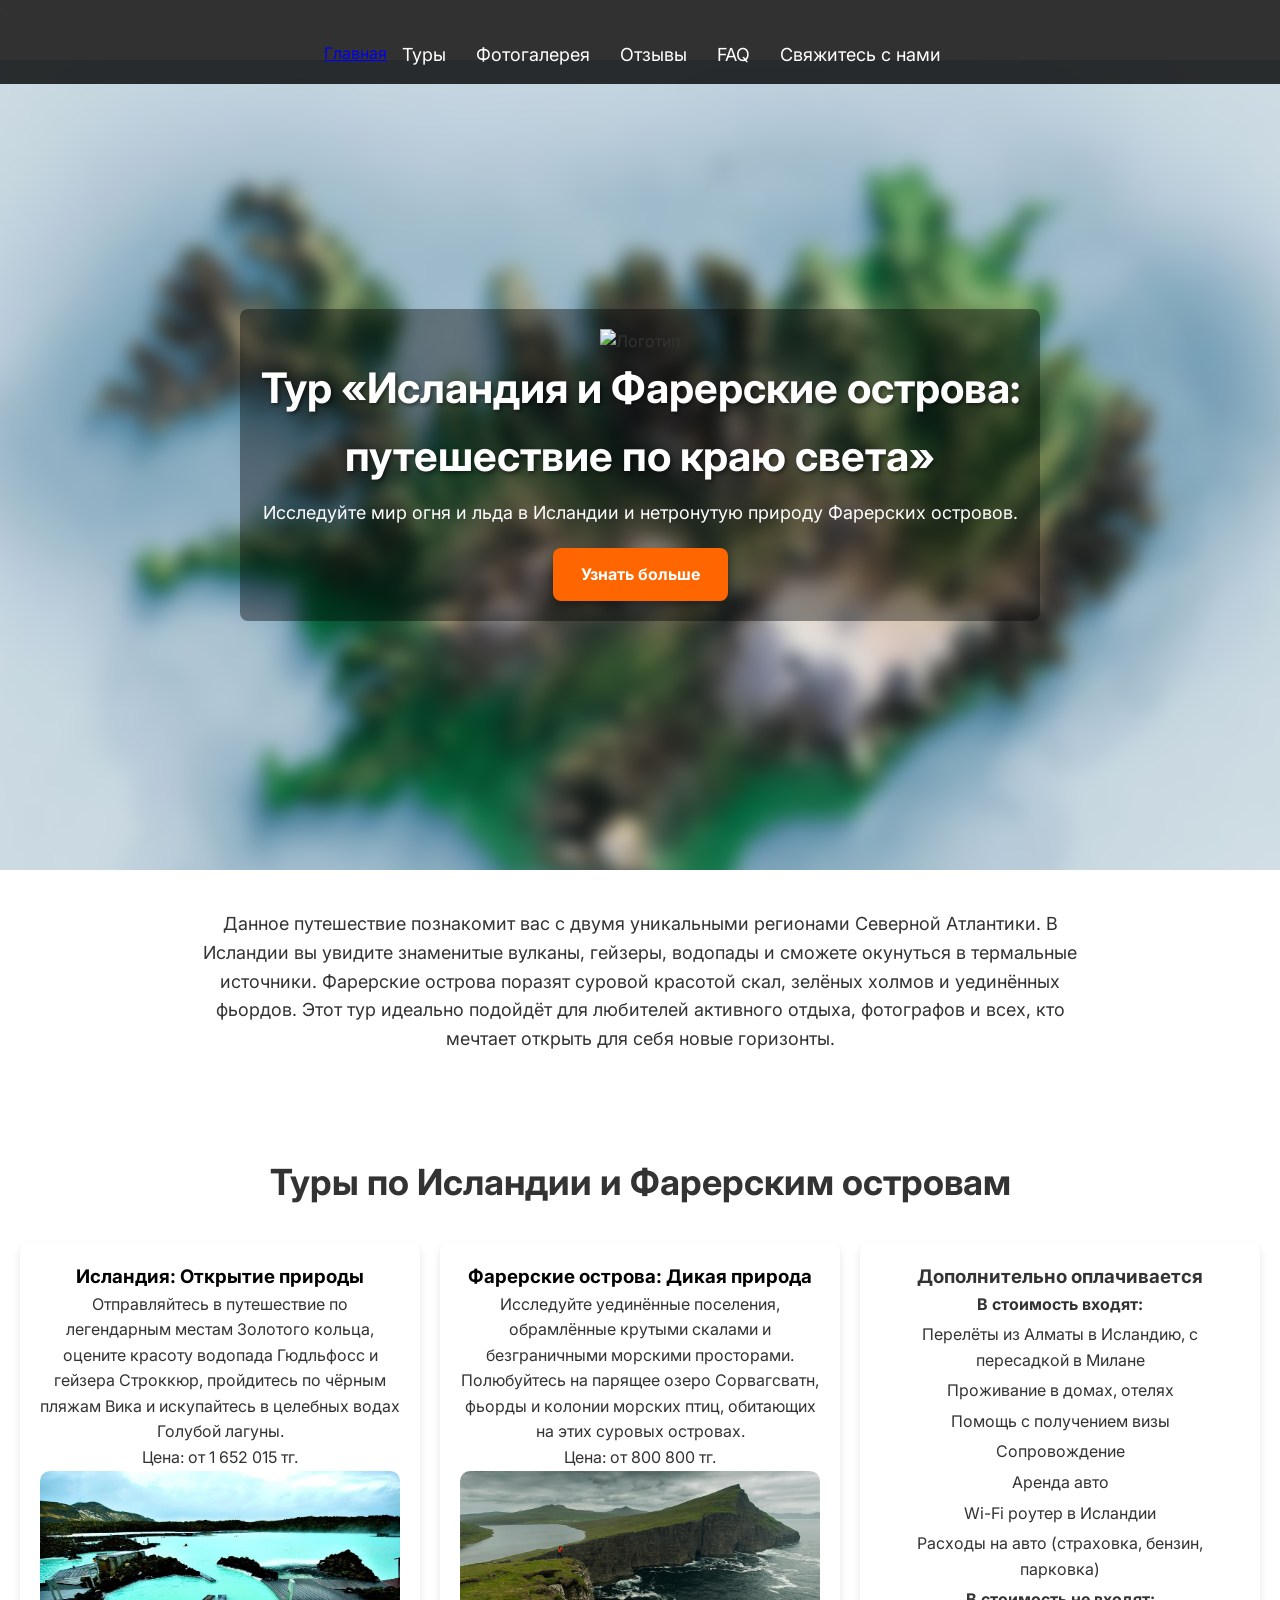
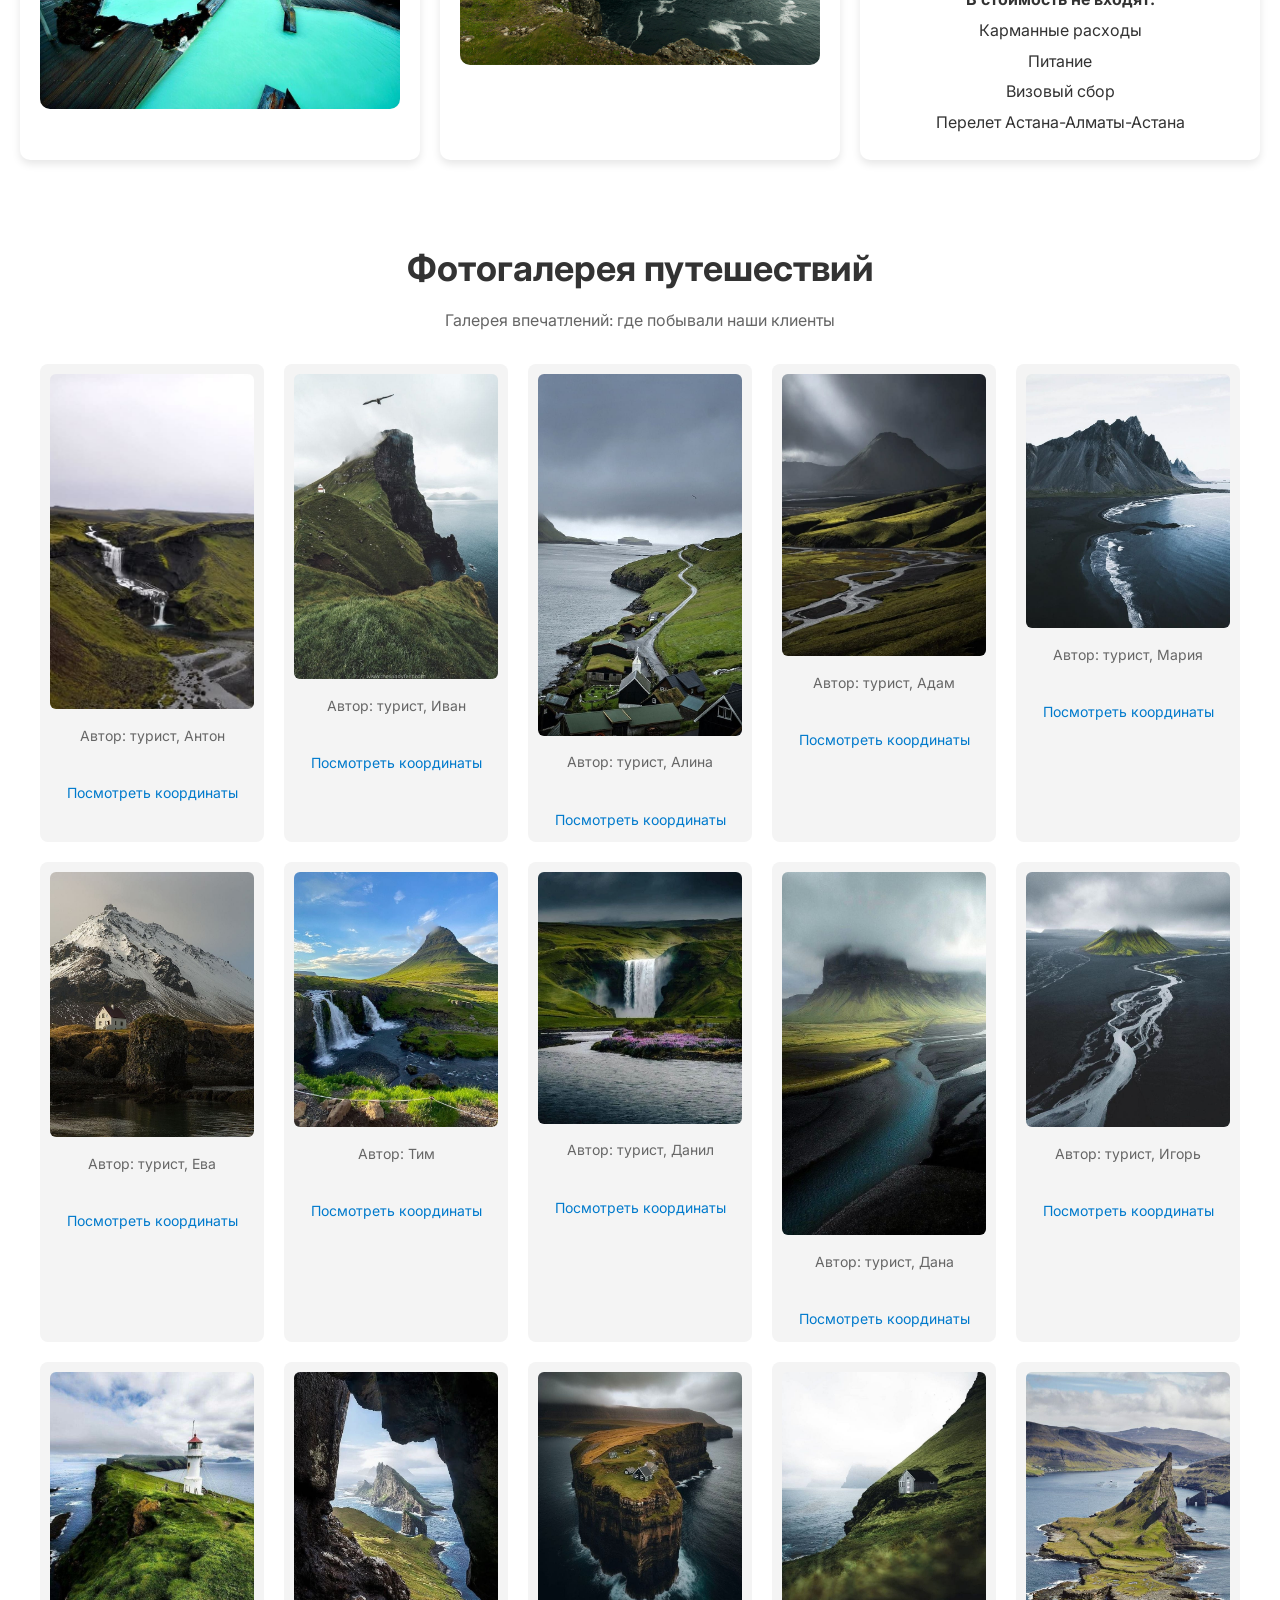
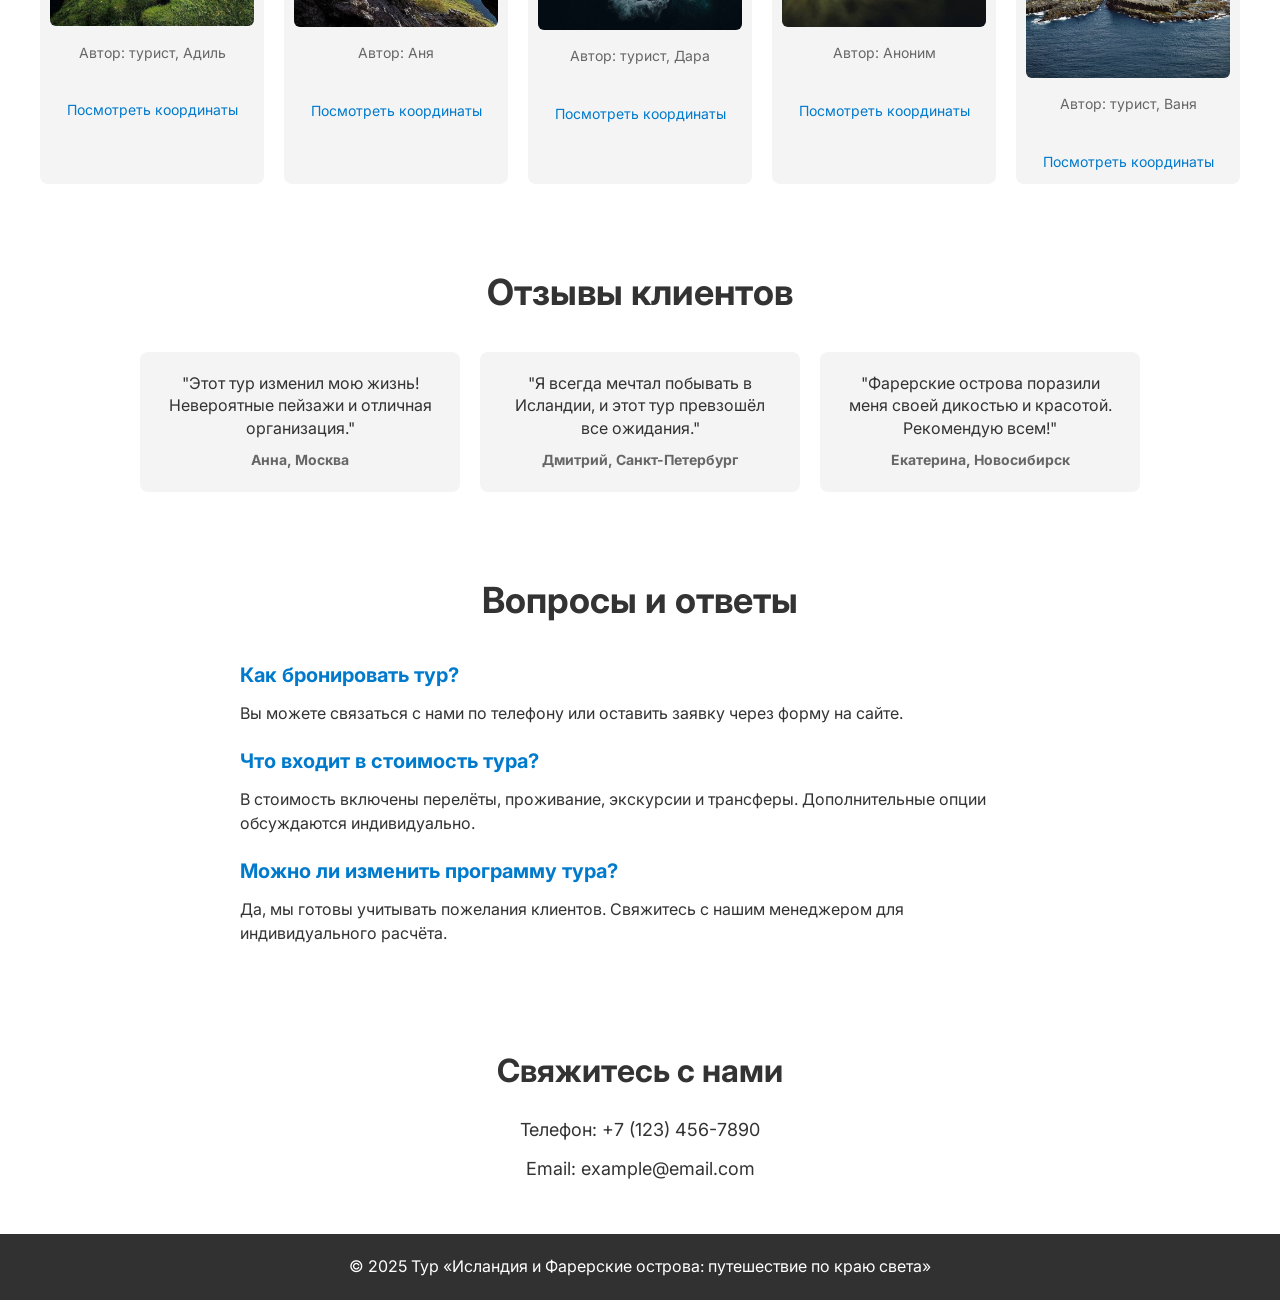
==== index.html @ f78e267f "Update index.html" ====
<!DOCTYPE html> 
<html lang="ru">
<head>
  <meta charset="UTF-8">
  <meta name="viewport" content="width=device-width, initial-scale=1.0">
  <title>Тур «Исландия и Фарерские острова: путешествие по краю света»</title>
  <link href="https://fonts.googleapis.com/css2?family=Inter:wght@300;400;700&display=swap" rel="stylesheet">
  <link rel="stylesheet" href="style.css">
</head>
<body>

  <header>
    <nav>
     > <ul
        <li><a href="#home">Главная</a></li>
        <li><a href="#tours">Туры</a></li>
        <li><a href="#gallery">Фотогалерея</a></li>
        <li><a href="#reviews">Отзывы</a></li>
        <li><a href="#faq">FAQ</a></li>
        <li><a href="#contacts">Свяжитесь с нами</a></li>
      </ul>
    </nav>
  </header>

  <section id="home" class="hero">
    <div class="blur-bg"></div>
    <div class="hero-content">
      <img src="Iceland3.jpeg" alt="Логотип" class="iceland3">
      <h1 class="title">Тур «Исландия и Фарерские острова: путешествие по краю света»</h1>
      <p class="subtitle">Исследуйте мир огня и льда в Исландии и нетронутую природу Фарерских островов.</p>
      <a href="#tours" class="btn">Узнать больше</a>
    </div>
  </section>

  <section class="content">
    <div class="text-container">
      <p>
        Данное путешествие познакомит вас с двумя уникальными регионами Северной Атлантики. В Исландии вы увидите знаменитые вулканы, гейзеры, водопады и сможете окунуться в термальные источники. Фарерские острова поразят суровой красотой скал, зелёных холмов и уединённых фьордов. Этот тур идеально подойдёт для любителей активного отдыха, фотографов и всех, кто мечтает открыть для себя новые горизонты.
      </p>
    </div>
  </section>

<section id="tours" class="tours">
    <h2>Туры по Исландии и Фарерским островам</h2>
    <div class="tour-container">
      <div class="tour-box">
        <h3>
          <a href="https://www.google.com/maps/place/Reykjavik" target="_blank">Исландия: Открытие природы</a>
        </h3>
        <p>Отправляйтесь в путешествие по легендарным местам Золотого кольца, оцените красоту водопада Гюдльфосс и гейзера Строккюр, пройдитесь по чёрным пляжам Вика и искупайтесь в целебных водах Голубой лагуны.</p>
        <p class="price">Цена: от 1 652 015 тг.</p>
        <div class="tour-photo">
          <a href="t2.iceland.jpg" target="_blank">
            <img src="t2.iceland.jpg" alt="Фото тура Исландия: Открытие природы">
          </a>
        </div>
      </div>
      
      <div class="tour-box">
        <h3>
          <a href="https://www.google.com/maps/place/Faroe+Islands" target="_blank">Фарерские острова: Дикая природа</a>
        </h3>
        <p>Исследуйте уединённые поселения, обрамлённые крутыми скалами и безграничными морскими просторами. Полюбуйтесь на парящее озеро Сорвагсватн, фьорды и колонии морских птиц, обитающих на этих суровых островах.</p>
        <p class="price">Цена: от 800 800 тг.</p>
        <div class="tour-photo">
          <a href="t3.iceland.jpg" target="_blank">
            <img src="t3.iceland.jpg" alt="Фото тура Фарерские острова: Дикая природа">
          </a>
        </div>
      </div>

      <div class="tour-box">
        <h3>Дополнительно оплачивается</h3>
        <p><strong>В стоимость входят:</strong></p>
        <ul>
          <li>Перелёты из Алматы в Исландию, с пересадкой в Милане</li>
          <li>Проживание в домах, отелях</li>
          <li>Помощь с получением визы</li>
          <li>Сопровождение</li>
          <li>Аренда авто</li>
          <li>Wi-Fi роутер в Исландии</li>
          <li>Расходы на авто (страховка, бензин, парковка)</li>
        </ul>
        <p><strong>В стоимость не входят:</strong></p>
        <ul>
          <li>Карманные расходы</li>
          <li>Питание</li>
          <li>Визовый сбор</li>
          <li>Перелет Астана-Алматы-Астана</li>
        </ul>
      </div>
    </div>
</section>


  <section id="gallery" class="gallery">
    <h2>Фотогалерея путешествий</h2>
    <p>Галерея впечатлений: где побывали наши клиенты</p>
    <div class="gallery-grid">
      <div class="gallery-item">
        <a href="iceland9.jpeg" target="_blank">
          <img src="iceland9.jpeg" alt="Исландия 9">
        </a>
        <p>Автор: туриcт, Антон</p>
        <a class="coords-link" href="https://maps.google.com/?q=64.3275,-20.1208" target="_blank">Посмотреть координаты</a>
      </div>
      <div class="gallery-item">
        <a href="iceland4.jpeg" target="_blank">
          <img src="iceland4.jpeg" alt="Исландия 4">
        </a>
        <p>Автор: турист, Иван</p>
        <a class="coords-link" href="https://maps.google.com/?q=64.1447,-21.9420" target="_blank">Посмотреть координаты</a>
      </div>
      <div class="gallery-item">
        <a href="iceland5.jpeg" target="_blank">
          <img src="iceland5.jpeg" alt="Исландия 5">
        </a>
        <p>Автор: турист, Алина</p>
        <a class="coords-link" href="https://maps.google.com/?q=63.9850,-22.6056" target="_blank">Посмотреть координаты</a>
      </div>
      <div class="gallery-item">
        <a href="iceland6.jpeg" target="_blank">
          <img src="iceland6.jpeg" alt="Исландия 6">
        </a>
        <p>Автор: турист, Адам</p>
        <a class="coords-link" href="https://maps.google.com/?q=64.0445,-21.1253" target="_blank">Посмотреть координаты</a>
      </div>
      <div class="gallery-item">
        <a href="iceland7.jpeg" target="_blank">
          <img src="iceland7.jpeg" alt="Исландия 7">
        </a>
        <p>Автор: турист, Мария</p>
        <a class="coords-link" href="https://maps.google.com/?q=64.0633,-19.6213" target="_blank">Посмотреть координаты</a>
      </div>
      <div class="gallery-item">
        <a href="iceland8.jpeg" target="_blank">
          <img src="iceland8.jpeg" alt="Исландия 8">
        </a>
        <p>Автор: турист, Ева</p>
        <a class="coords-link" href="https://maps.google.com/?q=64.0362,-16.1791" target="_blank">Посмотреть координаты</a>
      </div>
      <div class="gallery-item">
        <a href="iceland10.jpeg" target="_blank">
          <img src="iceland10.jpeg" alt="Исландия 10">
        </a>
        <p>Автор: Тим</p>
        <a class="coords-link" href="https://maps.google.com/?q=64.3275,-20.1208" target="_blank">Посмотреть координаты</a>
      </div>
      <div class="gallery-item">
        <a href="iceland11.jpeg" target="_blank">
          <img src="iceland11.jpeg" alt="Исландия 11">
        </a>
        <p>Автор: турист, Данил</p>
        <a class="coords-link" href="https://maps.google.com/?q=64.3275,-20.1208" target="_blank">Посмотреть координаты</a>
      </div>
      <div class="gallery-item">
        <a href="iceland12.jpeg" target="_blank">
          <img src="iceland12.jpeg" alt="Исландия 12">
        </a>
        <p>Автор: турист, Дана</p>
        <a class="coords-link" href="https://maps.google.com/?q=64.3275,-20.1208" target="_blank">Посмотреть координаты</a>
      </div>
      <div class="gallery-item">
        <a href="iceland13.jpeg" target="_blank">
          <img src="iceland13.jpeg" alt="Исландия 13">
        </a>
        <p>Автор: турист, Игорь</p>
        <a class="coords-link" href="https://maps.google.com/?q=64.3275,-20.1208" target="_blank">Посмотреть координаты</a>
      </div>
      <div class="gallery-item">
        <a href="iceland14.jpeg" target="_blank">
          <img src="iceland14.jpeg" alt="Исландия 14">
        </a>
        <p>Автор: турист, Адиль</p>
        <a class="coords-link" href="https://maps.google.com/?q=64.3275,-20.1208" target="_blank">Посмотреть координаты</a>
      </div>
      <div class="gallery-item">
        <a href="iceland15.jpeg" target="_blank">
          <img src="iceland15.jpeg" alt="Исландия 15">
        </a>
        <p>Автор: Аня</p>
        <a class="coords-link" href="https://maps.google.com/?q=64.3275,-20.1208" target="_blank">Посмотреть координаты</a>
      </div>
      <div class="gallery-item">
        <a href="iceland16.jpeg" target="_blank">
          <img src="iceland16.jpeg" alt="Исландия 16">
        </a>
        <p>Автор: турист, Дара</p>
        <a class="coords-link" href="https://maps.google.com/?q=64.3275,-20.1208" target="_blank">Посмотреть координаты</a>
      </div>
      <div class="gallery-item">
        <a href="iceland17.jpeg" target="_blank">
          <img src="iceland17.jpeg" alt="Исландия 17">
        </a>
        <p>Автор: Аноним</p>
        <a class="coords-link" href="https://maps.google.com/?q=64.3275,-20.1208" target="_blank">Посмотреть координаты</a>
      </div>
      <div class="gallery-item">
        <a href="iceland18.jpeg" target="_blank">
          <img src="iceland18.jpeg" alt="Исландия 18">
        </a>
        <p>Автор: турист, Ваня</p>
        <a class="coords-link" href="https://maps.google.com/?q=64.3275,-20.1208" target="_blank">Посмотреть координаты</a>
      </div>
    </div>
  </section>

  <section id="reviews" class="reviews">
    <h2>Отзывы клиентов</h2>
    <div class="reviews-container">
      <div class="review-item">
        <p>"Этот тур изменил мою жизнь! Невероятные пейзажи и отличная организация."</p>
        <h4>Анна, Москва</h4>
      </div>
      <div class="review-item">
        <p>"Я всегда мечтал побывать в Исландии, и этот тур превзошёл все ожидания."</p>
        <h4>Дмитрий, Санкт-Петербург</h4>
      </div>
      <div class="review-item">
        <p>"Фарерские острова поразили меня своей дикостью и красотой. Рекомендую всем!"</p>
        <h4>Екатерина, Новосибирск</h4>
      </div>
    </div>
  </section>

  <section id="faq" class="faq">
    <h2>Вопросы и ответы</h2>
    <div class="faq-item">
      <h3>Как бронировать тур?</h3>
      <p>Вы можете связаться с нами по телефону или оставить заявку через форму на сайте.</p>
    </div>
    <div class="faq-item">
      <h3>Что входит в стоимость тура?</h3>
      <p>В стоимость включены перелёты, проживание, экскурсии и трансферы. Дополнительные опции обсуждаются индивидуально.</p>
    </div>
    <div class="faq-item">
      <h3>Можно ли изменить программу тура?</h3>
      <p>Да, мы готовы учитывать пожелания клиентов. Свяжитесь с нашим менеджером для индивидуального расчёта.</p>
    </div>
  </section>

  <section id="contacts" class="contacts">
    <h2>Свяжитесь с нами</h2>
    <div class="contact-info">
      <p>Телефон: +7 (123) 456-7890</p>
      <p>Email: example@email.com</p>
    </div>
  </section>

  <footer>
    <p>© 2025 Тур «Исландия и Фарерские острова: путешествие по краю света»</p>
  </footer>
<script src="script.js"></script>
</body>
</html>
---- style.css ----
* {
  margin: 0;
  padding: 0;
  box-sizing: border-box;
}

body {
  font-family: 'Inter', sans-serif;
  background: #f4f4f4;
  color: #333;
  line-height: 1.6;
}

header {
  background: rgba(0, 0, 0, 0.8);
  position: fixed;
  top: 0;
  left: 0;
  width: 100%;
  z-index: 1000;
}

header nav ul {
  display: flex;
  justify-content: center;
  list-style: none;
  padding: 15px 0;
}

header nav ul li {
  margin: 0 15px;
}

header nav ul li a {
  text-decoration: none;
  color: #fff;
  font-size: 18px;
  transition: color 0.3s;
}

header nav ul li a:hover {
  color: #ddd;
}

.hero {
  position: relative;
  height: 90vh;
  display: flex;
  align-items: center;
  justify-content: center;
  margin-top: 60px;
  overflow: hidden;
  text-align: center;
}

.logo-image {
  width: 350px !important;
  height: 350px !important;
  object-fit: cover;
  border-radius: 8px;
  margin-bottom: 20px;
  box-shadow: 0 4px 6px rgba(0,0,0,0.3);
}

.blur-bg {
  position: absolute;
  top: 0;
  left: 0;
  width: 100%;
  height: 100%;
  background: url('iceland3.jpeg') no-repeat center/cover;
  filter: blur(8px);
  transform: scale(1.1);
  z-index: 1;
}

.hero-content {
  position: relative;
  z-index: 2;
  max-width: 800px;
  margin: 0 auto;
  padding: 20px;
  background: rgba(0,0,0,0.4);
  border-radius: 8px;
}

.title {
  font-size: 42px;
  color: #fff;
  margin-bottom: 10px;
  text-shadow: 2px 2px 4px rgba(0,0,0,0.5);
}

.subtitle {
  font-size: 18px;
  color: #fff;
  margin-bottom: 20px;
}

.btn {
  display: inline-block;
  padding: 14px 28px;
  background: #ff6600;
  color: #fff;
  text-decoration: none;
  border-radius: 8px;
  font-weight: 700;
  transition: background 0.3s;
  box-shadow: 0 4px 6px rgba(0,0,0,0.3);
}

.btn:hover {
  background: #ff9933;
}
.content {
  padding: 40px 20px;
  background: #fff;
  text-align: center;
}

.content .text-container {
  max-width: 900px;
  margin: 0 auto;
}

.content p {
  margin-bottom: 20px;
  font-size: 18px;
}

.tours {
  padding: 40px 20px;
  background: #fff;
  text-align: center;
}

.tours h2 {
  margin-bottom: 30px;
  font-size: 36px;
}

.tour-container {
  display: grid;
  grid-template-columns: repeat(3, 1fr);
  gap: 20px;
}
.tour-box h3 a {
  color: #000000; 
  text-decoration: none; 
  transition: color 0.3s ease;
}

.tour-box h3 a:hover {
  color: #808080; 
}


.tour-box {
  background: #fff;
  border-radius: 10px;
  padding: 20px;
  box-shadow: 0 4px 8px rgba(0, 0, 0, 0.1);
  text-align: center;
}

.tour-box img {
  width: 100%;
  height: auto;
  border-radius: 10px;
}

.tour-box ul {
  list-style: none;
  padding: 0;
}

.tour-box ul li {
  margin: 5px 0;
}

@media (max-width: 1024px) {
  .tour-container {
    grid-template-columns: repeat(2, 1fr);
  }
}

@media (max-width: 768px) {
  .tour-container {
    grid-template-columns: 1fr;
  }
}
.tour-photo img:hover {
  transform: scale(1.05);
}

.modal {
  display: none;
  position: fixed;
  z-index: 1000;
  left: 0;
  top: 0;
  width: 100%;
  height: 100%;
  background-color: rgba(0, 0, 0, 0.8);
}

.modal-content {
  display: block;
  max-width: 80%;
  max-height: 80%;
  margin: auto;
  position: absolute;
  top: 50%;
  left: 50%;
  transform: translate(-50%, -50%);
}

.close {
  position: absolute;
  top: 10px;
  right: 20px;
  font-size: 30px;
  color: white;
  cursor: pointer;
}

.gallery {
  padding: 40px 20px;
  background: #fff;
  text-align: center;
}

.gallery h2 {
  margin-bottom: 10px;
  font-size: 36px;
}

.gallery p {
  margin-bottom: 30px;
  font-size: 16px;
  color: #666;
}

.gallery-grid {
  display: grid;
  grid-template-columns: repeat(auto-fill, minmax(220px, 1fr));
  gap: 20px;
  max-width: 1200px;
  margin: 0 auto;
}

.gallery-item {
  background: #f4f4f4;
  padding: 10px;
  border-radius: 8px;
}

.gallery-item img {
  width: 100%;
  border-radius: 6px;
  transition: transform 0.3s;
}

.gallery-item img:hover {
  transform: scale(1.03);
}

.gallery-item p {
  margin-top: 8px;
  font-size: 14px;
}

.coords-link {
  display: inline-block;
  margin-top: 5px;
  text-decoration: none;
  color: #007acc;
  font-size: 14px;
  transition: color 0.3s;
}
.coords-link:hover {
  color: #005f99;
}

.reviews {
  padding: 40px 20px;
  background: #fff;
  text-align: center;
}

.reviews h2 {
  margin-bottom: 30px;
  font-size: 36px;
}

.reviews-container {
  display: flex;
  flex-wrap: wrap;
  justify-content: center;
  gap: 20px;
  max-width: 1000px;
  margin: 0 auto;
}

.review-item {
  background: #f4f4f4;
  padding: 20px;
  border-radius: 8px;
  flex: 1 1 300px;
  min-width: 250px;
}

.review-item p {
  font-size: 16px;
  margin-bottom: 10px;
  line-height: 1.4;
}

.review-item h4 {
  font-size: 14px;
  color: #666;
}

.faq {
  padding: 40px 20px;
  background: #fff;
  text-align: center;
}

.faq h2 {
  margin-bottom: 30px;
  font-size: 36px;
}

.faq-item {
  max-width: 800px;
  margin: 0 auto 20px;
  text-align: left;
}

.faq-item h3 {
  font-size: 20px;
  margin-bottom: 10px;
  color: #007acc;
}

.faq-item p {
  font-size: 16px;
  line-height: 1.5;
  color: #333;
}

.contacts {
  padding: 40px 20px;
  background: #fff;
  text-align: center;
}

.contacts h2 {
  margin-bottom: 20px;
  font-size: 32px;
}

.contact-info p {
  font-size: 18px;
  margin-bottom: 10px;
}

footer {
  background: rgba(0, 0, 0, 0.8);
  color: #fff;
  text-align: center;
  padding: 20px 0;
  margin-top: 0;
}
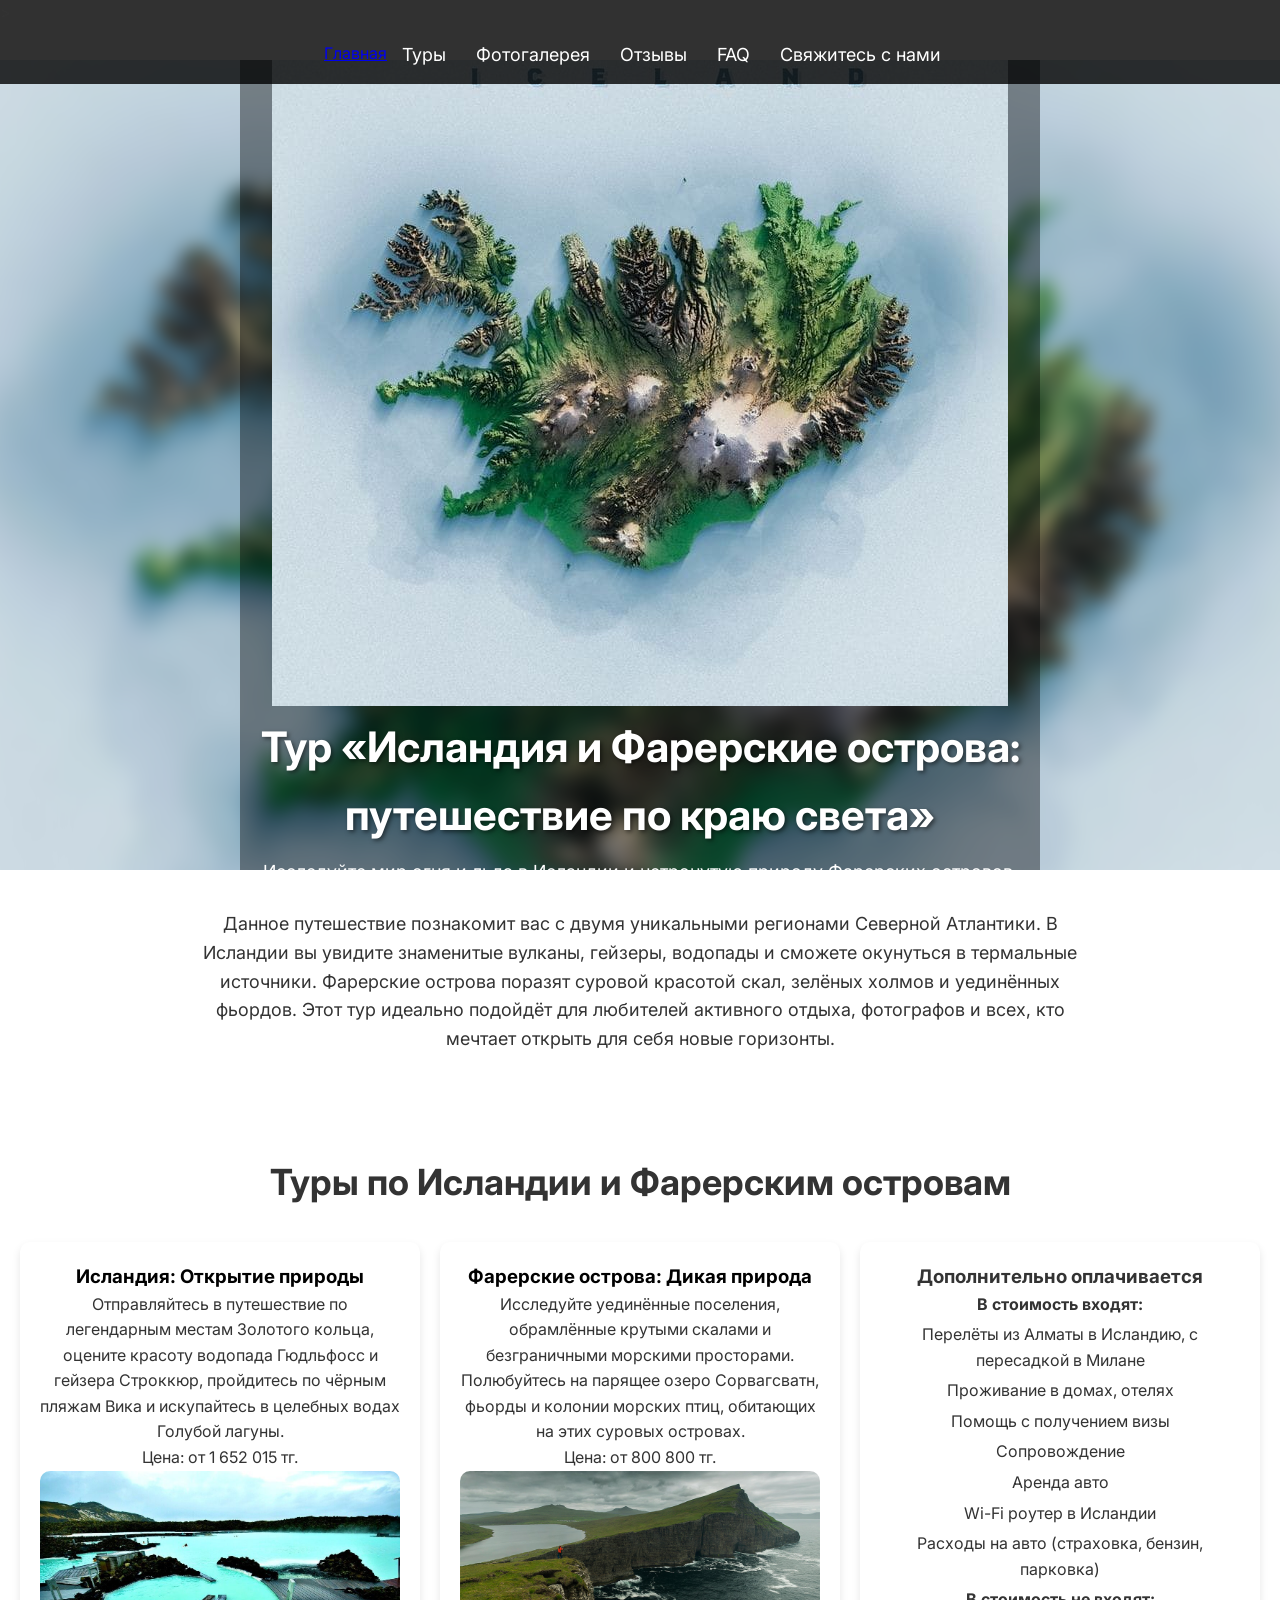
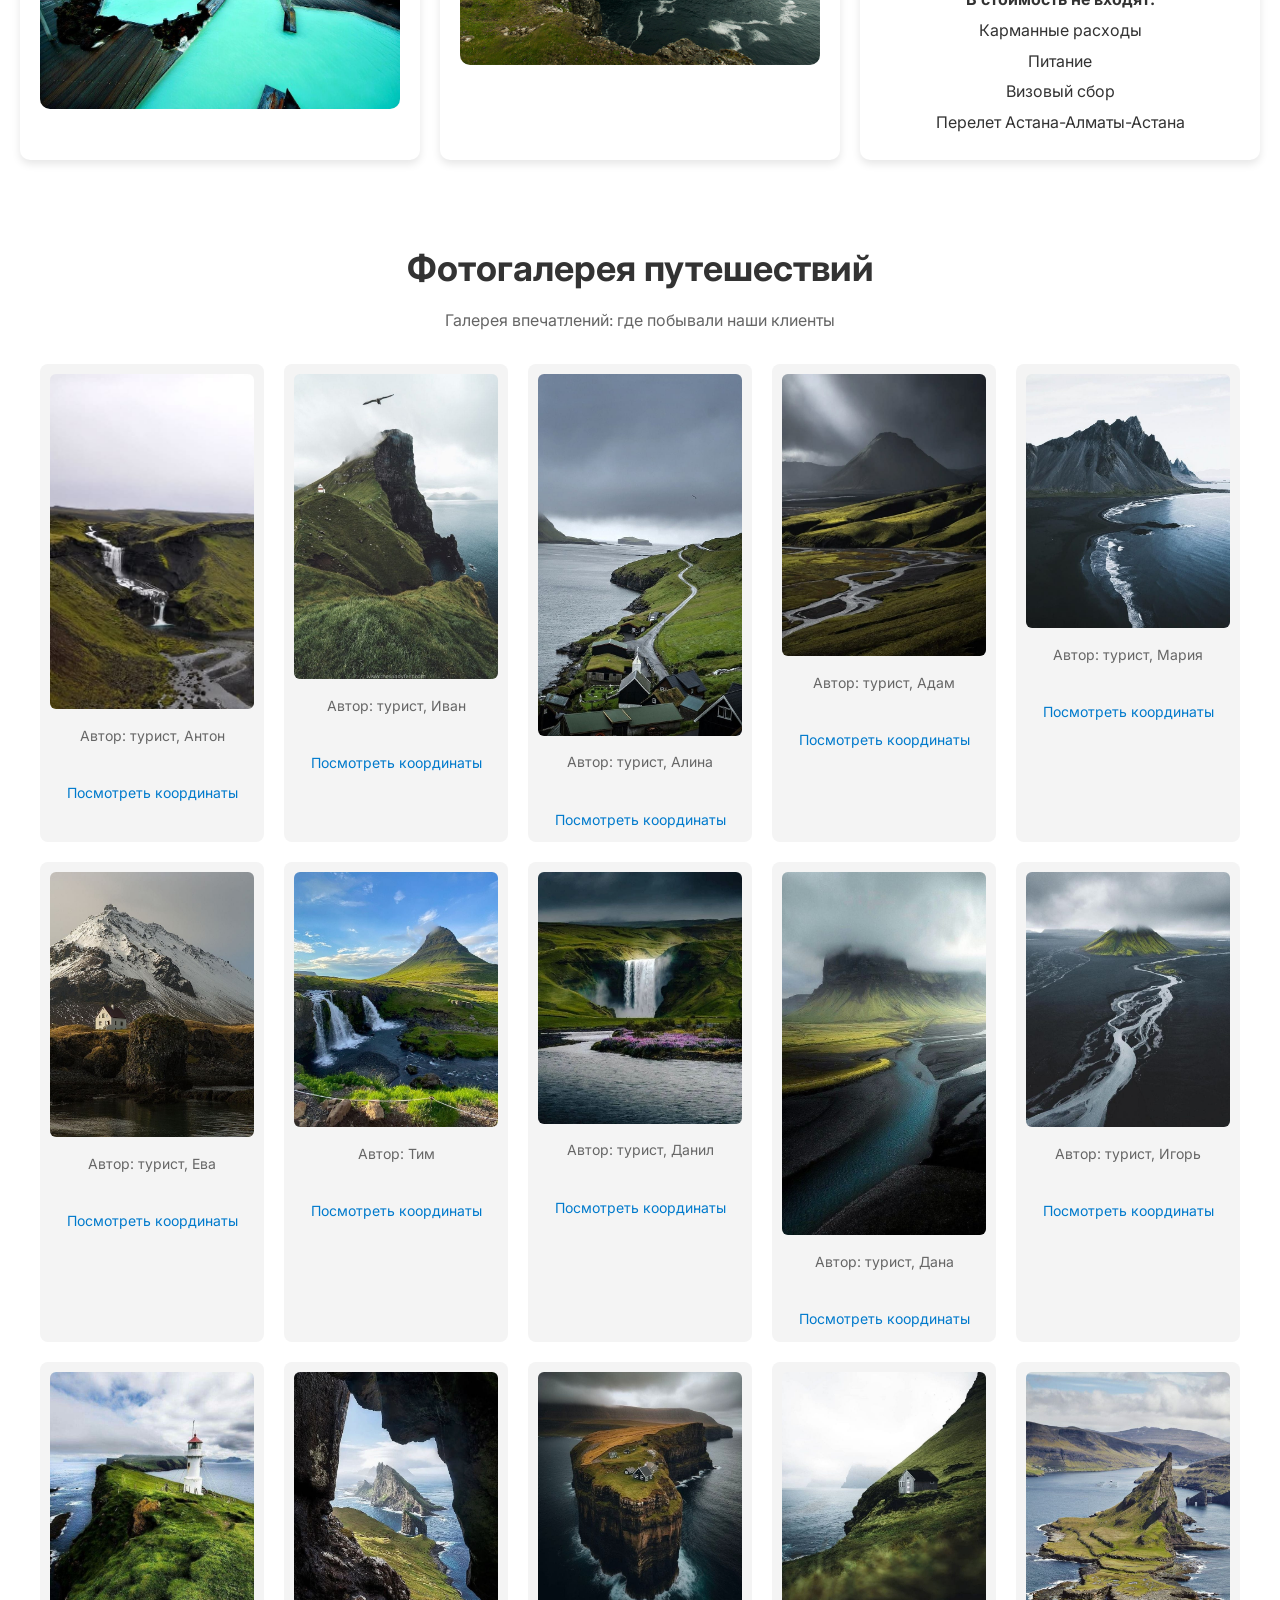
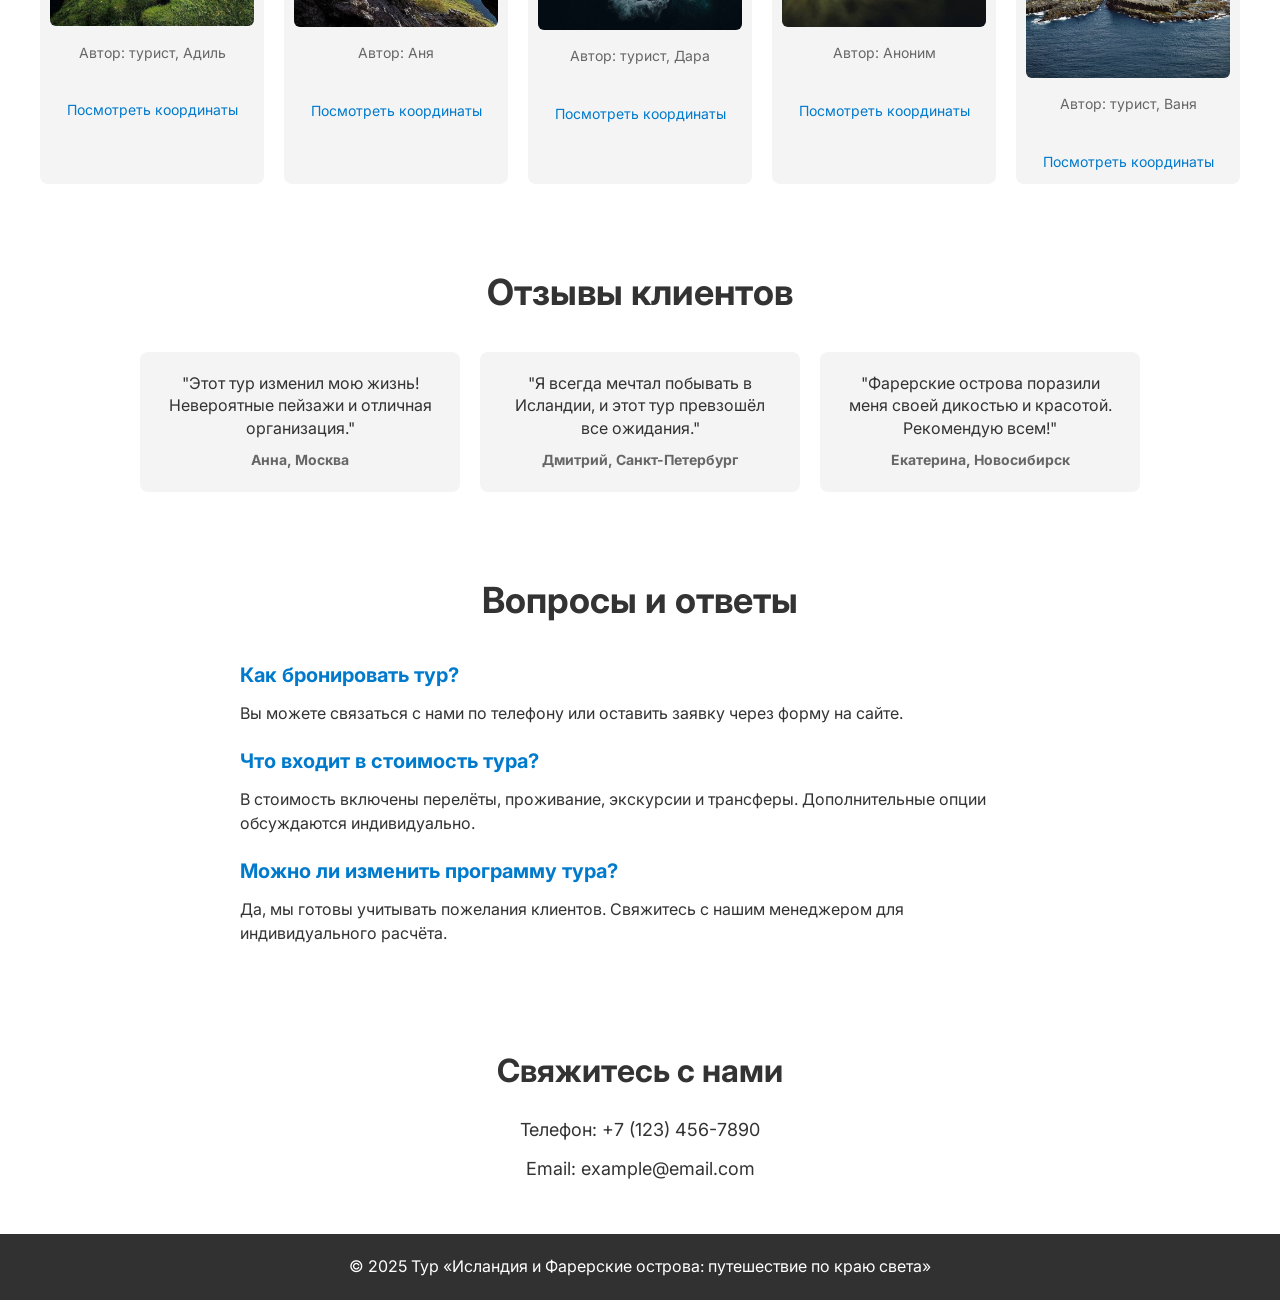
==== commit cb910329: "Update index.html" ====
--- a/index.html
+++ b/index.html
@@ -25,7 +25,7 @@
   <section id="home" class="hero">
     <div class="blur-bg"></div>
     <div class="hero-content">
-      <img src="Iceland3.jpeg" alt="Логотип" class="iceland3">
+      <img src="logo.jpeg" alt="Логотип" class="logo">
       <h1 class="title">Тур «Исландия и Фарерские острова: путешествие по краю света»</h1>
       <p class="subtitle">Исследуйте мир огня и льда в Исландии и нетронутую природу Фарерских островов.</p>
       <a href="#tours" class="btn">Узнать больше</a>
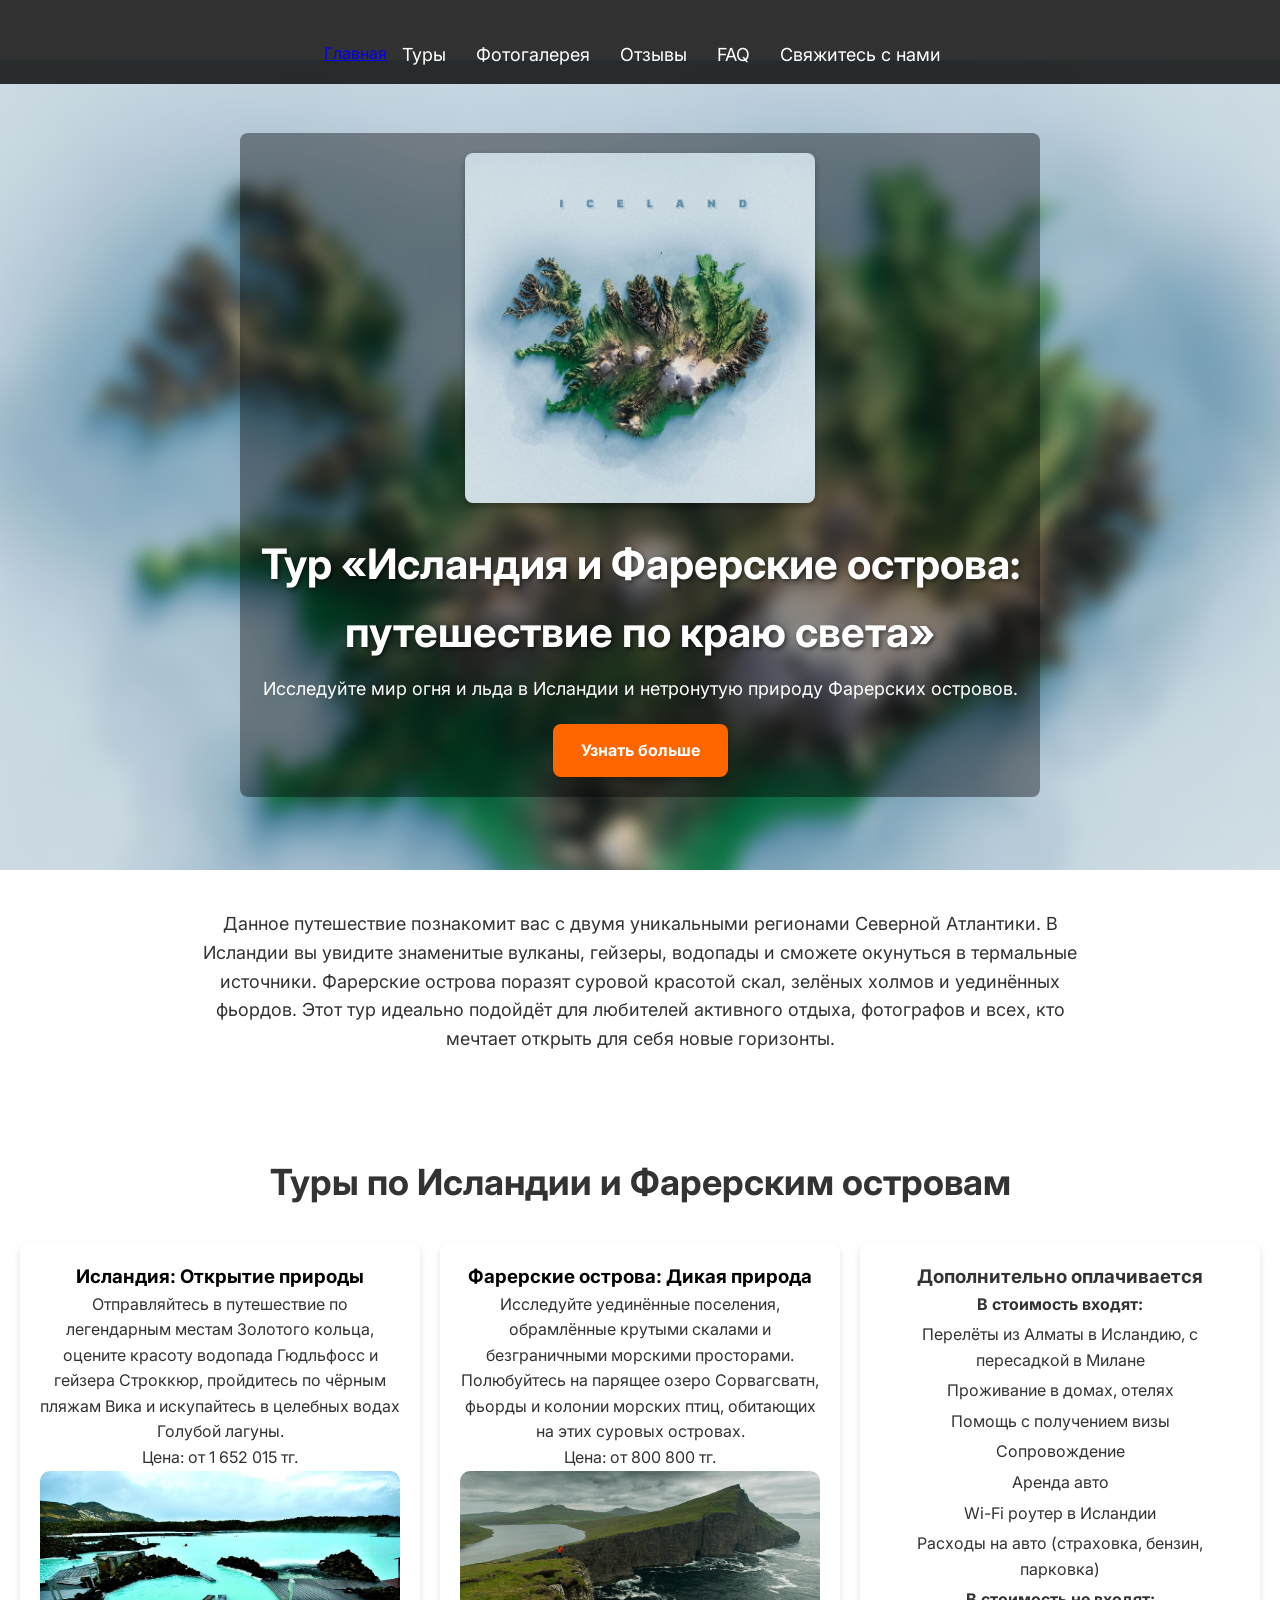
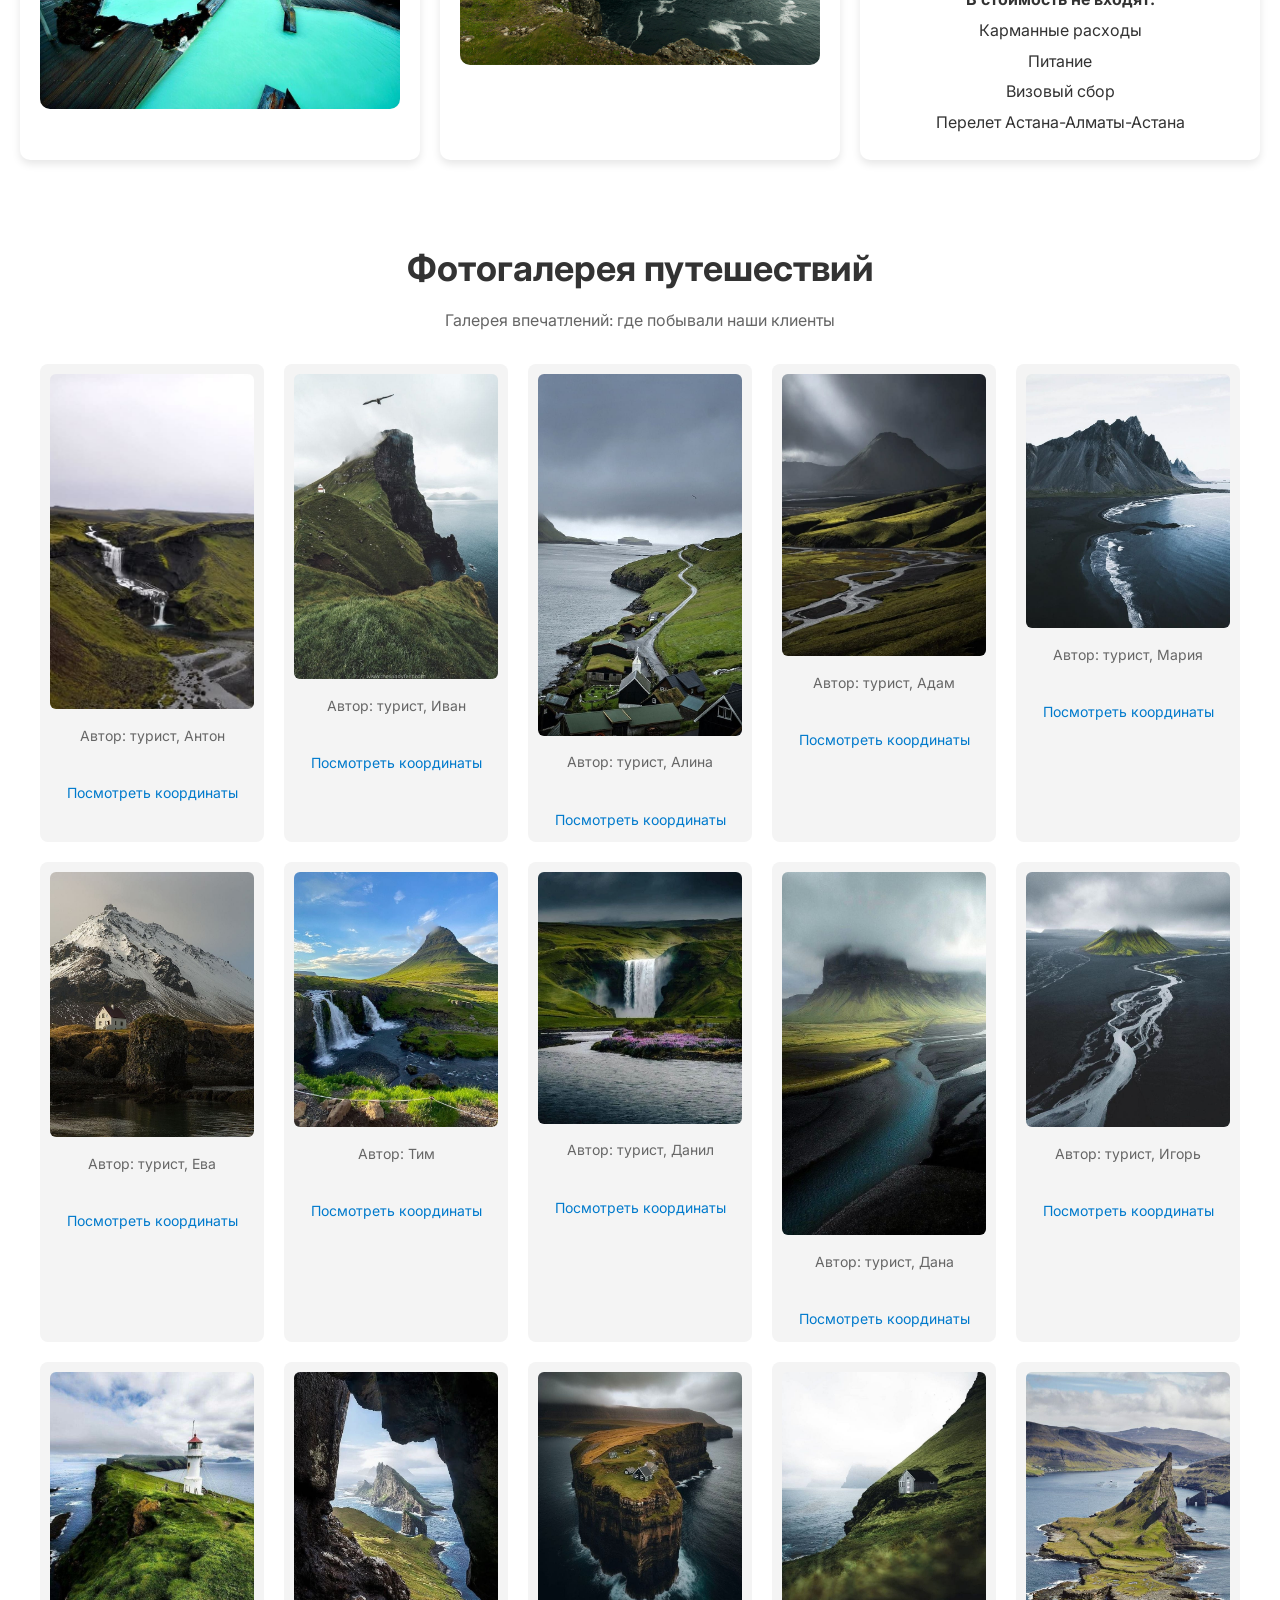
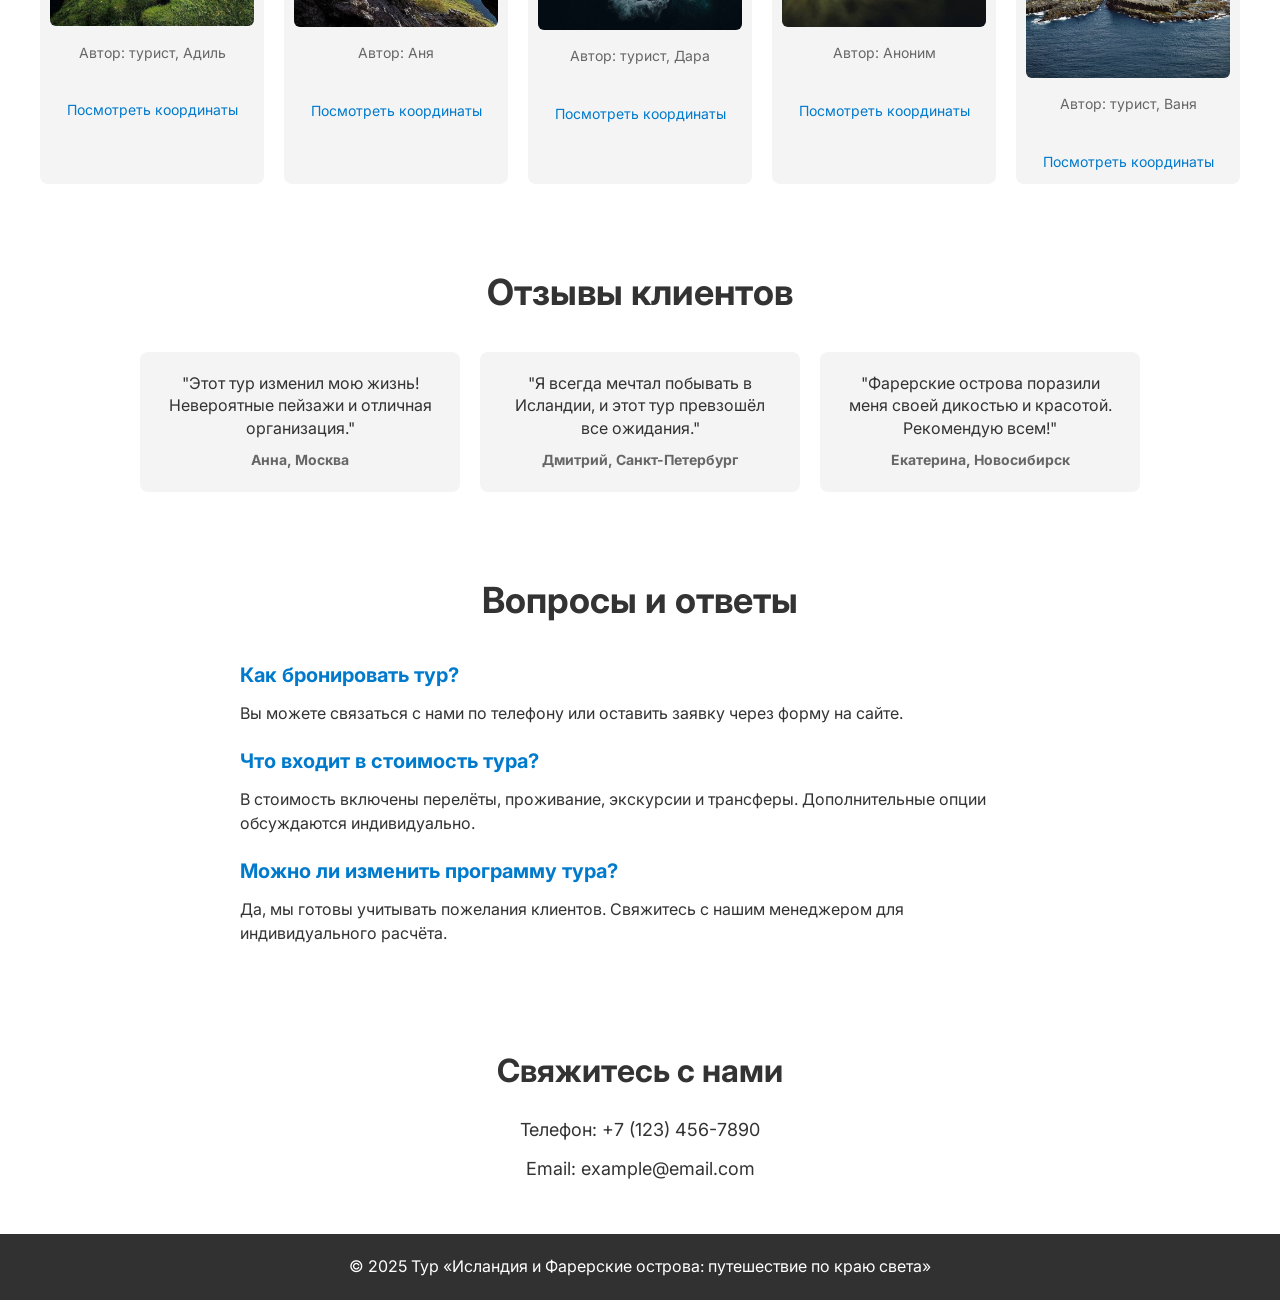
==== commit 7e77dc2d: "Update index.html" ====
--- a/index.html
+++ b/index.html
@@ -25,7 +25,7 @@
   <section id="home" class="hero">
     <div class="blur-bg"></div>
     <div class="hero-content">
-      <img src="logo.jpeg" alt="Логотип" class="logo">
+      <img src="logo.jpeg" alt="Логотип"class="logo-image">
       <h1 class="title">Тур «Исландия и Фарерские острова: путешествие по краю света»</h1>
       <p class="subtitle">Исследуйте мир огня и льда в Исландии и нетронутую природу Фарерских островов.</p>
       <a href="#tours" class="btn">Узнать больше</a>
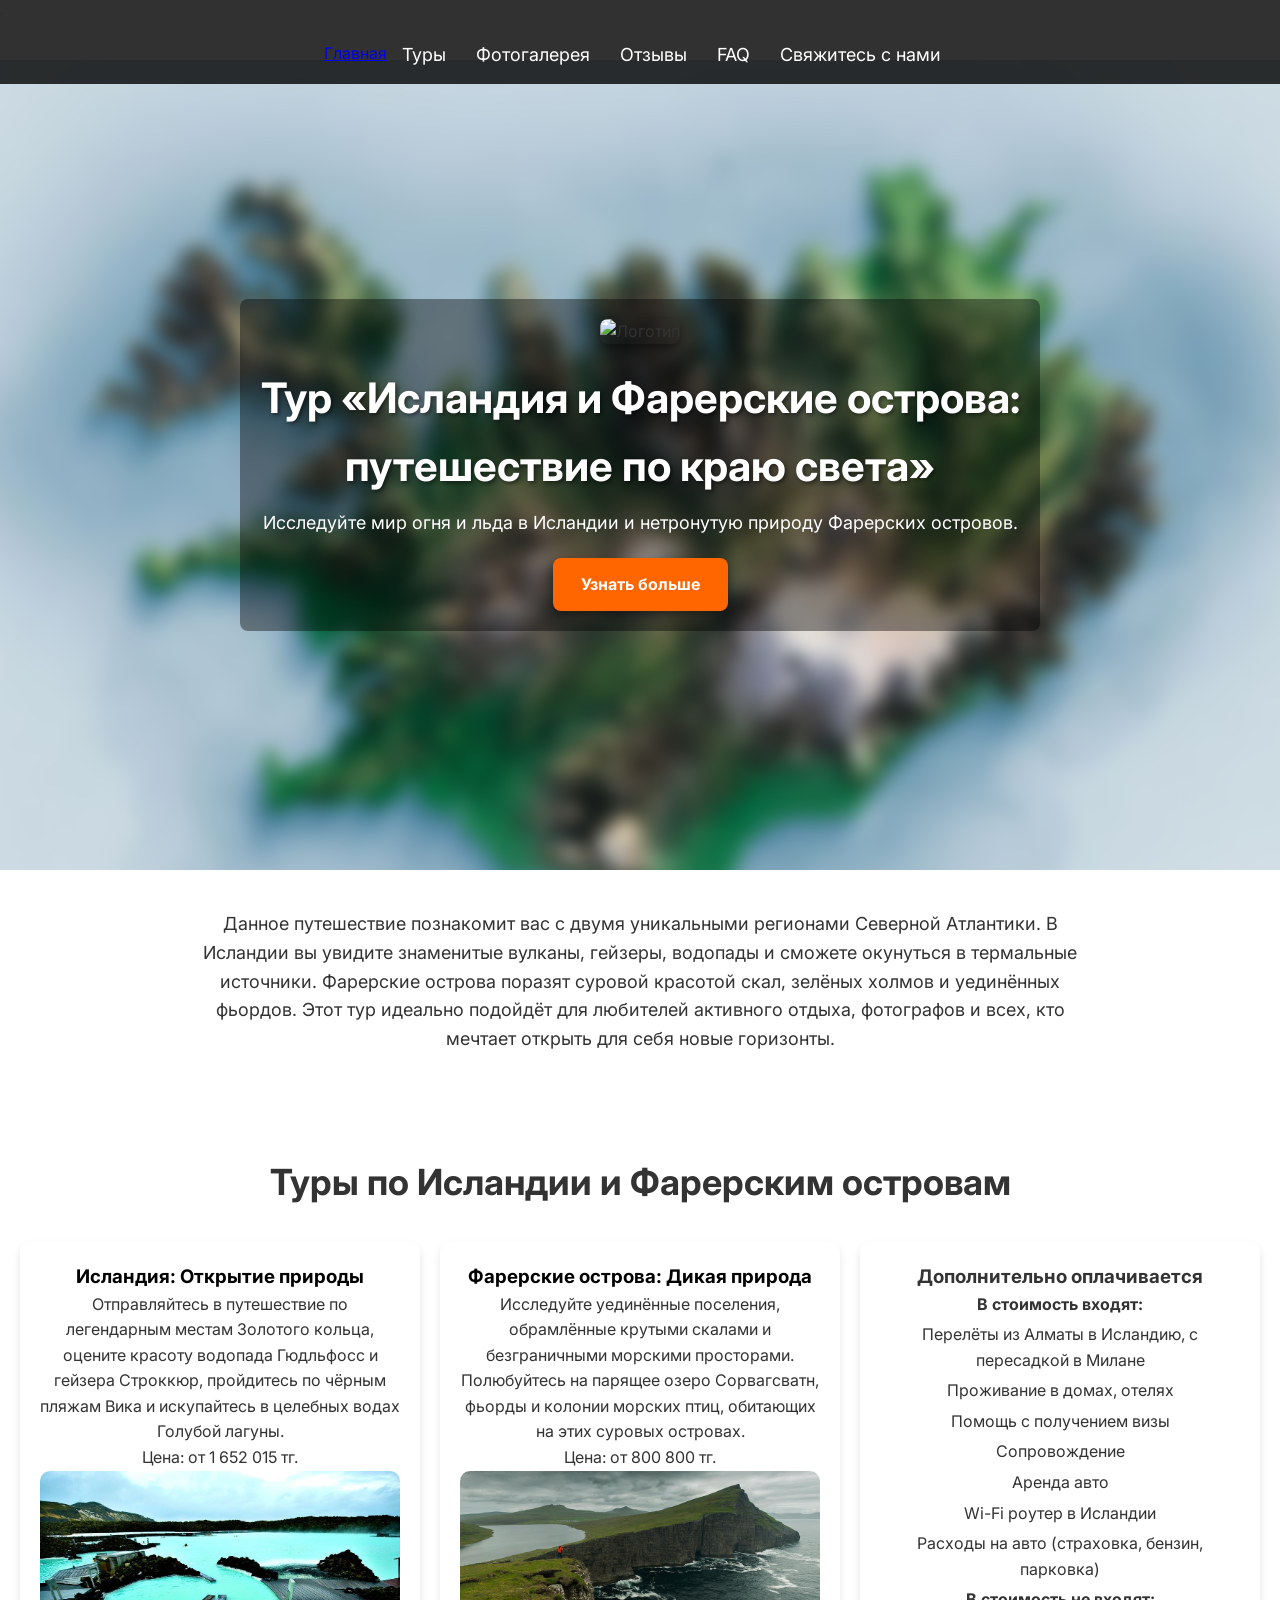
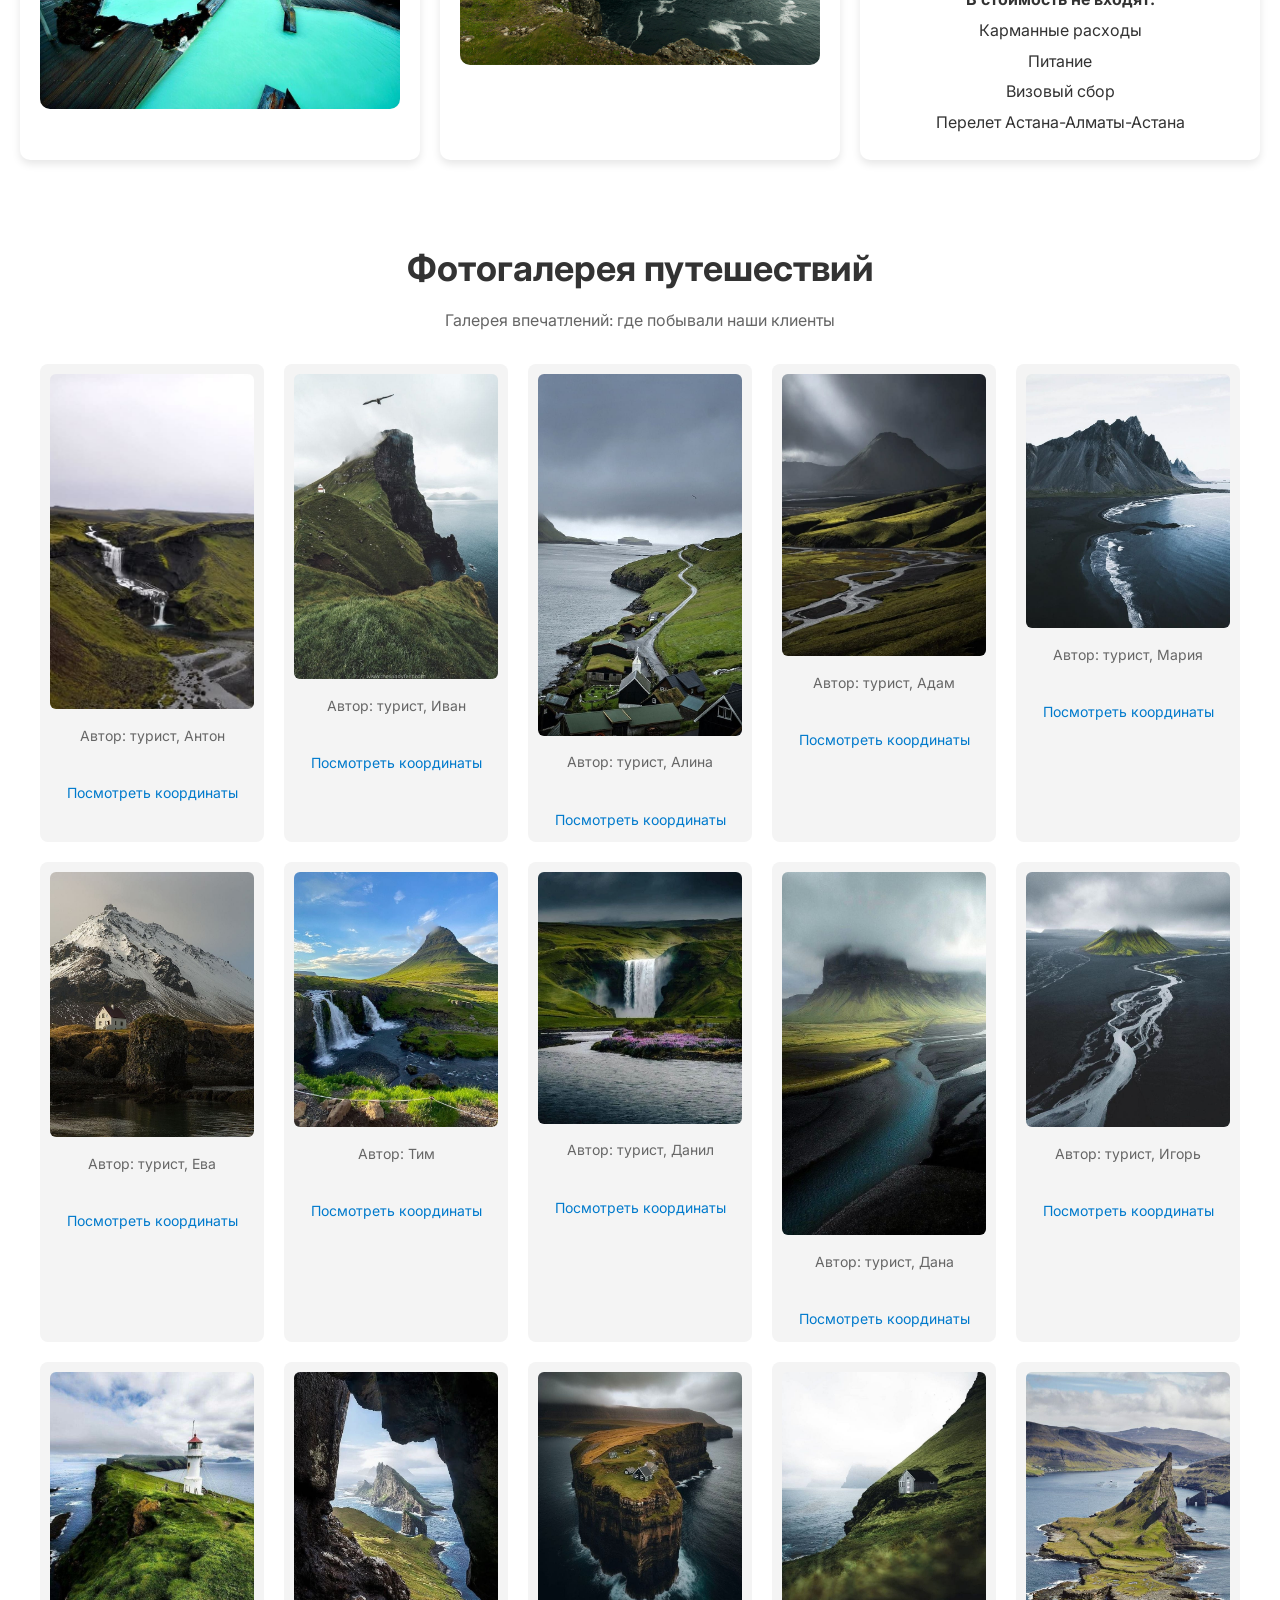
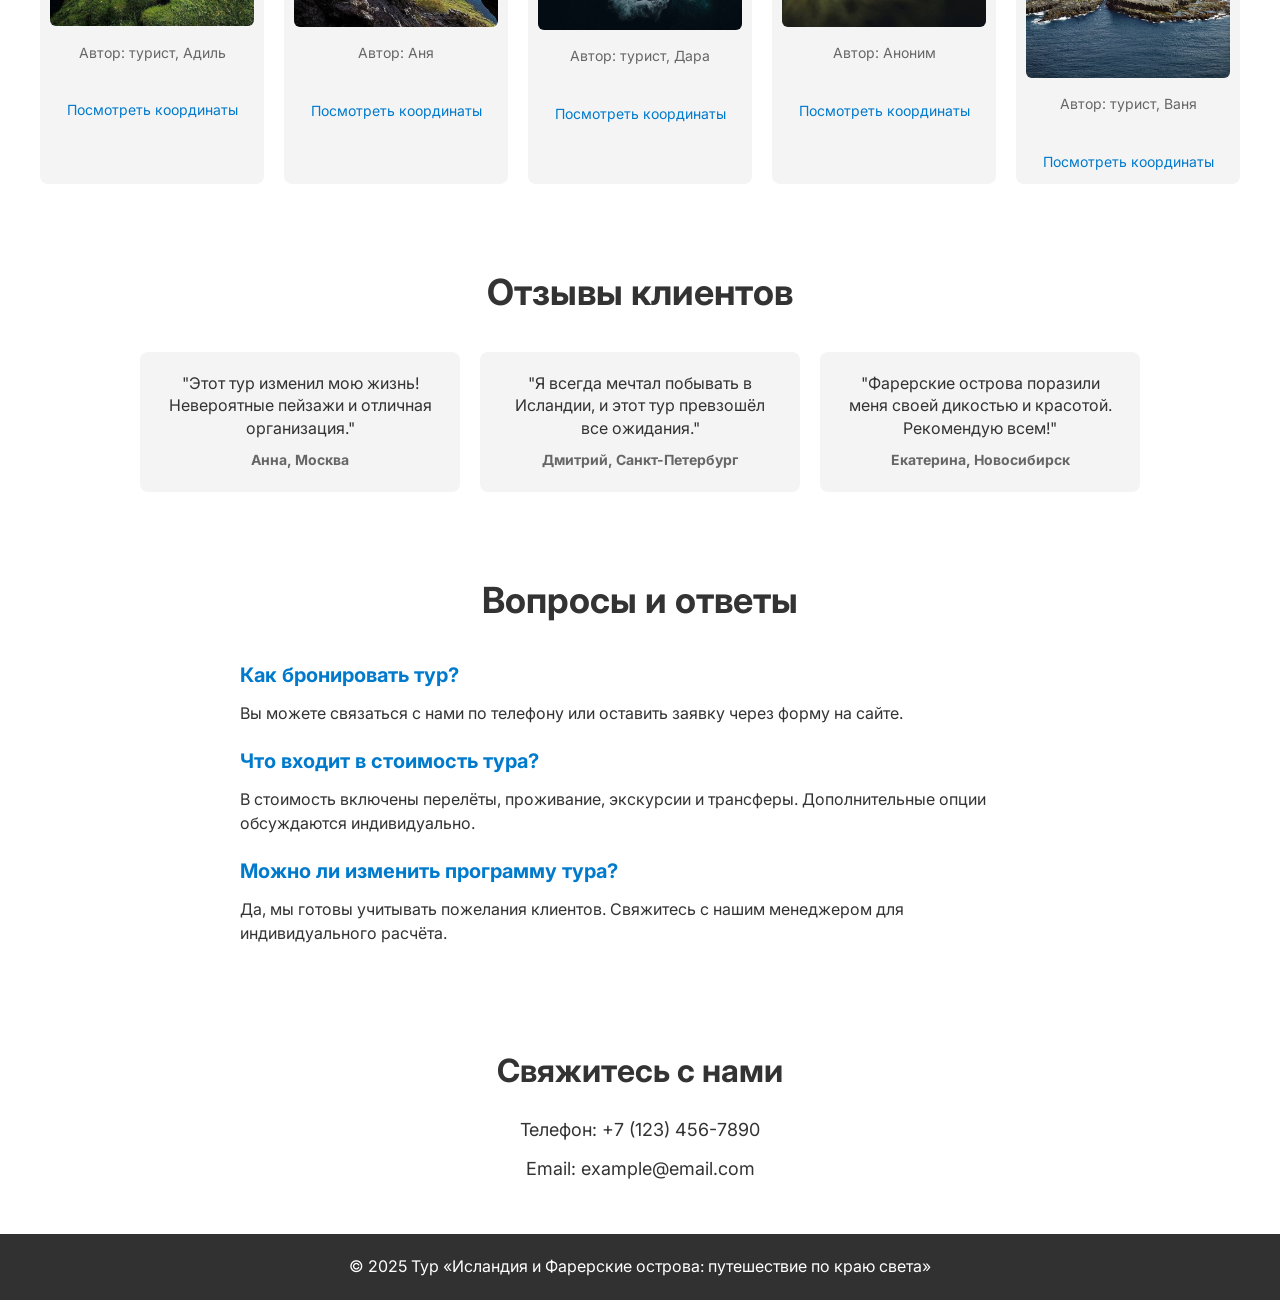
==== commit af671fb2: "Update index.html" ====
--- a/index.html
+++ b/index.html
@@ -25,7 +25,7 @@
   <section id="home" class="hero">
     <div class="blur-bg"></div>
     <div class="hero-content">
-      <img src="logo.jpeg" alt="Логотип"class="logo-image">
+     <img src="Iceland3.jpeg" alt="Логотип" class="logo-image">
       <h1 class="title">Тур «Исландия и Фарерские острова: путешествие по краю света»</h1>
       <p class="subtitle">Исследуйте мир огня и льда в Исландии и нетронутую природу Фарерских островов.</p>
       <a href="#tours" class="btn">Узнать больше</a>
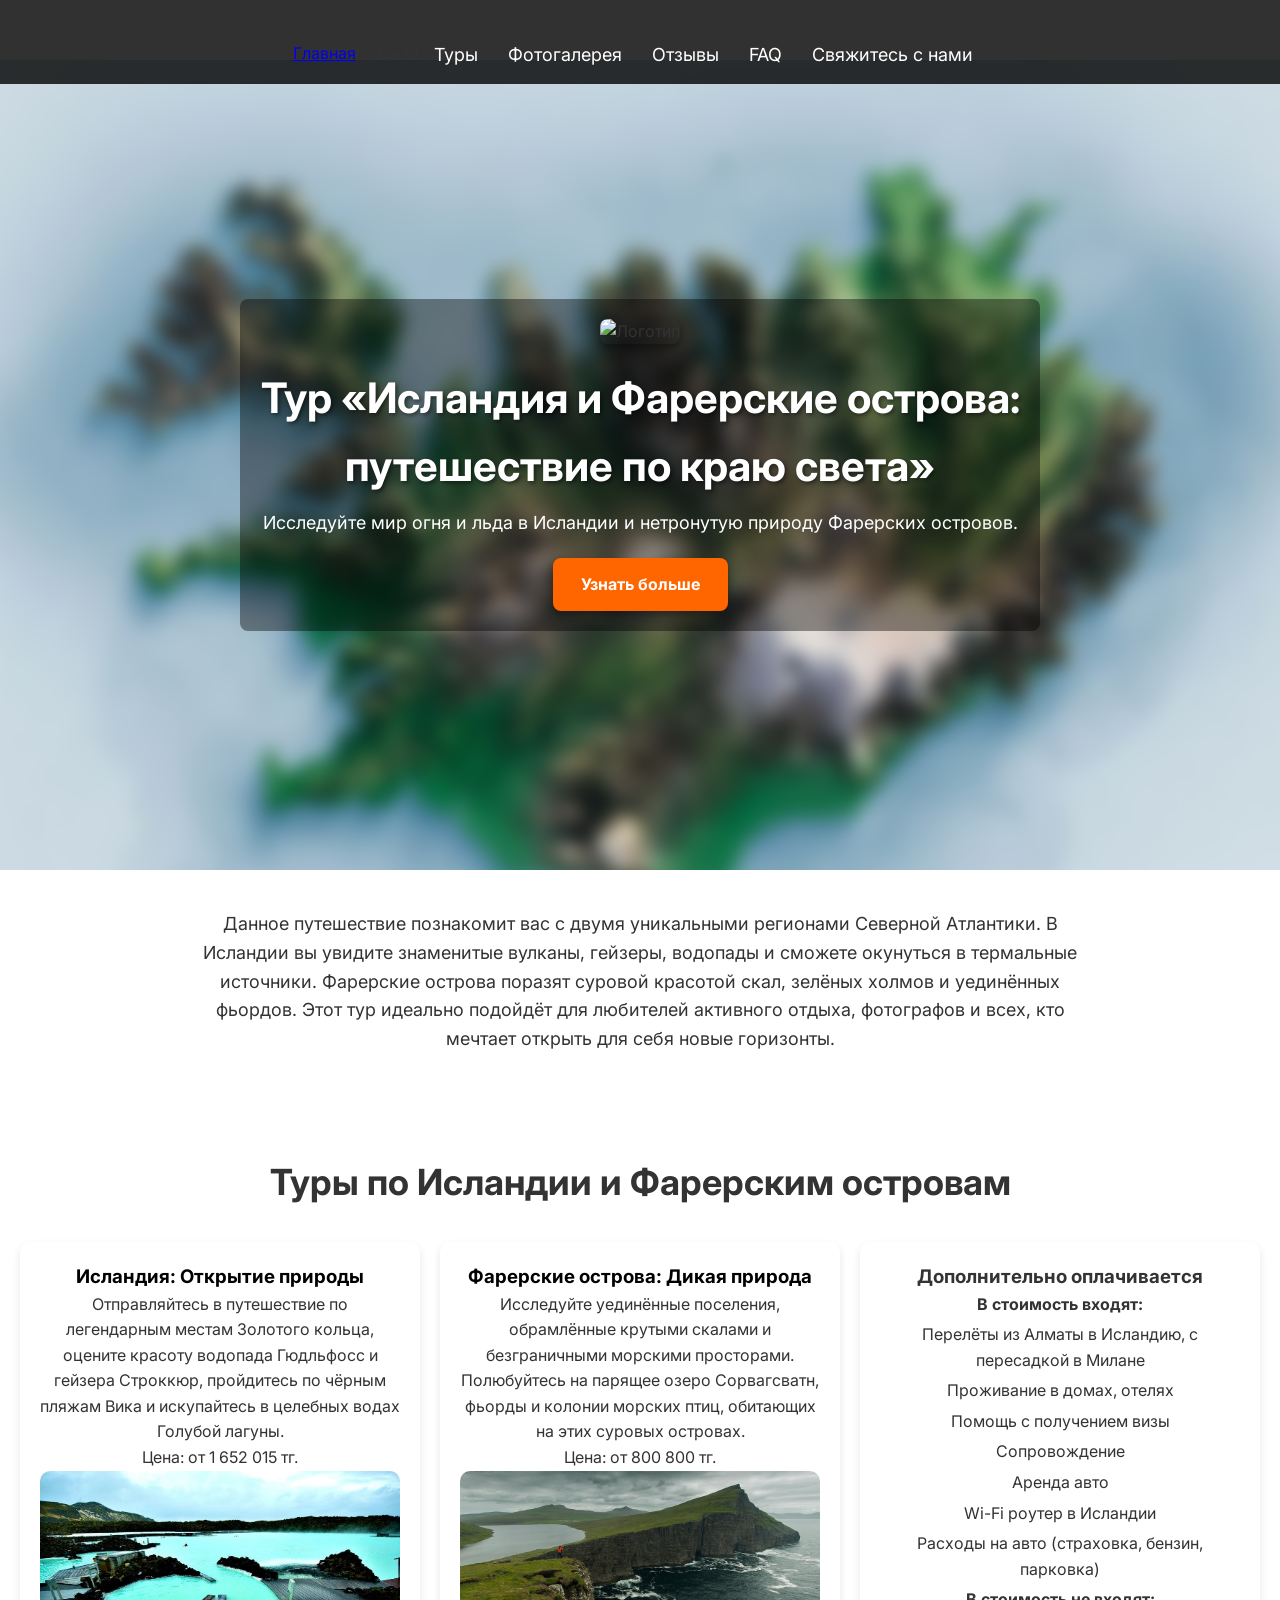
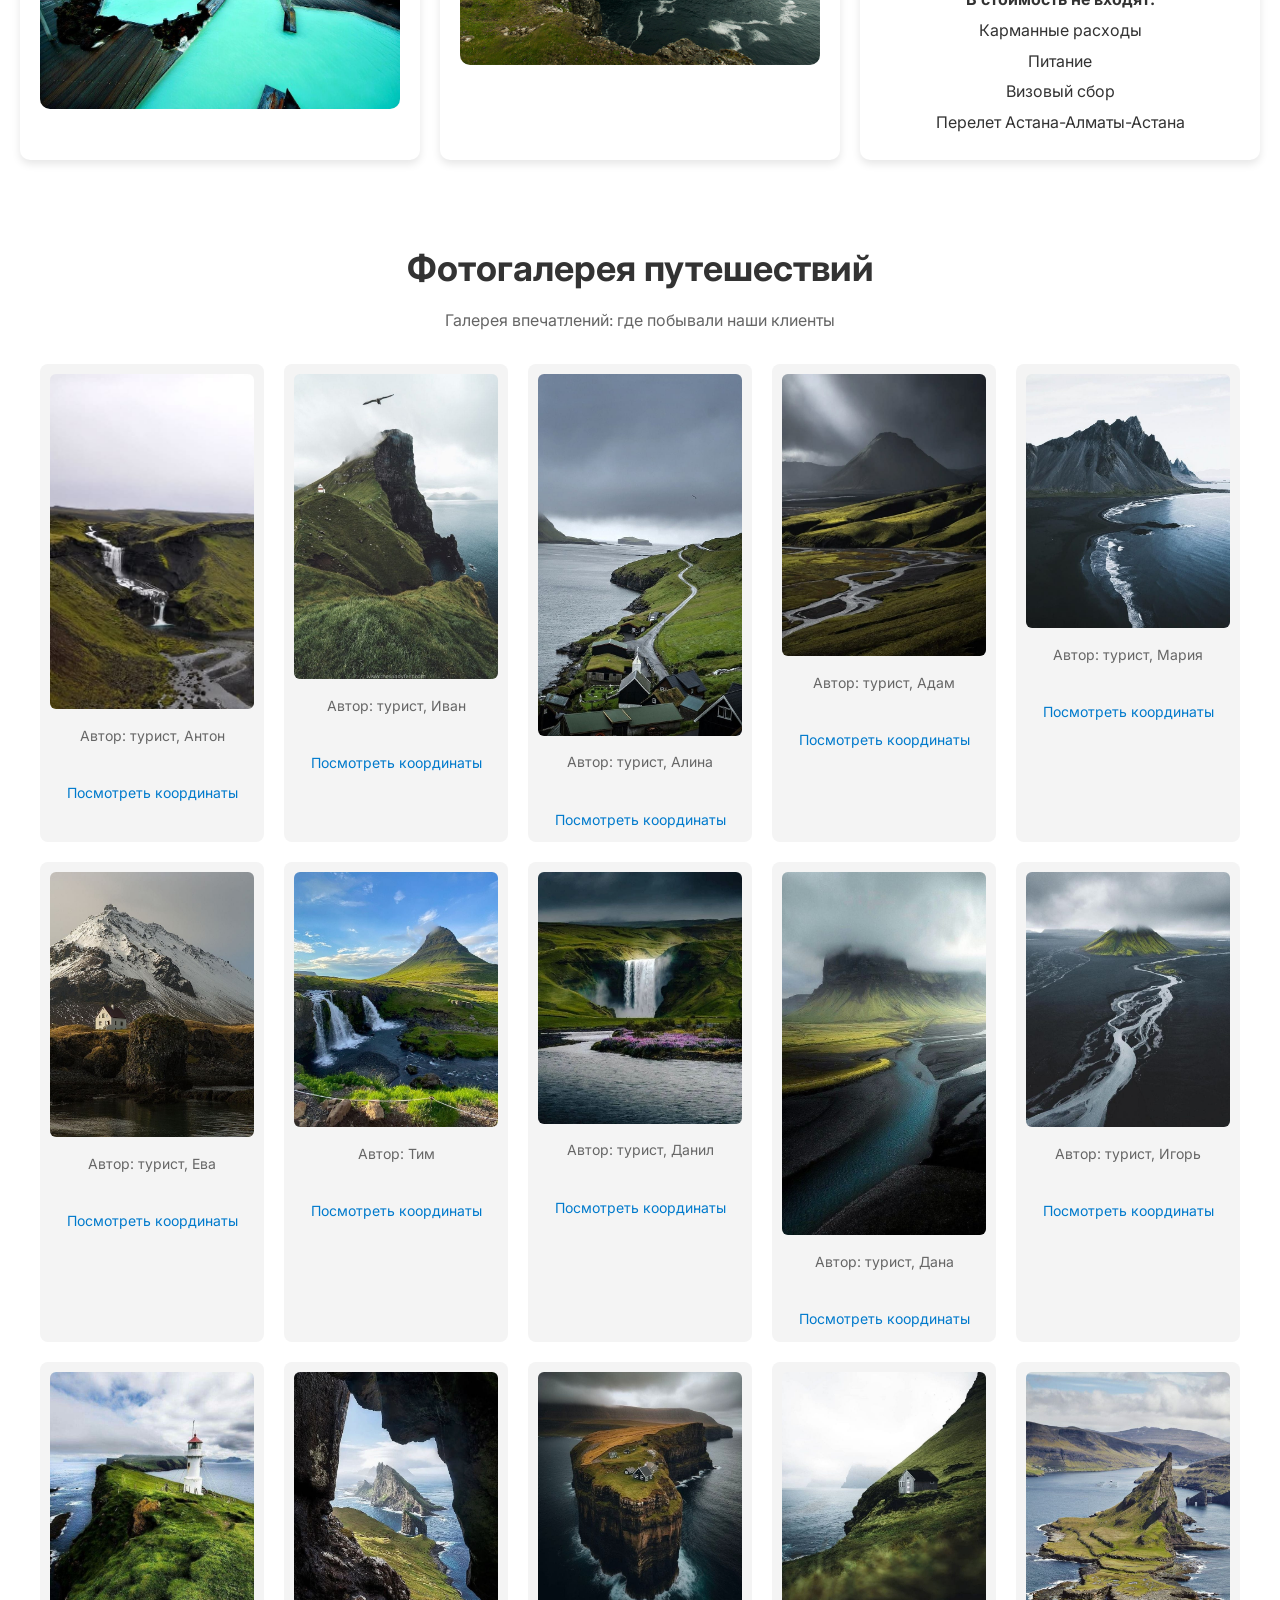
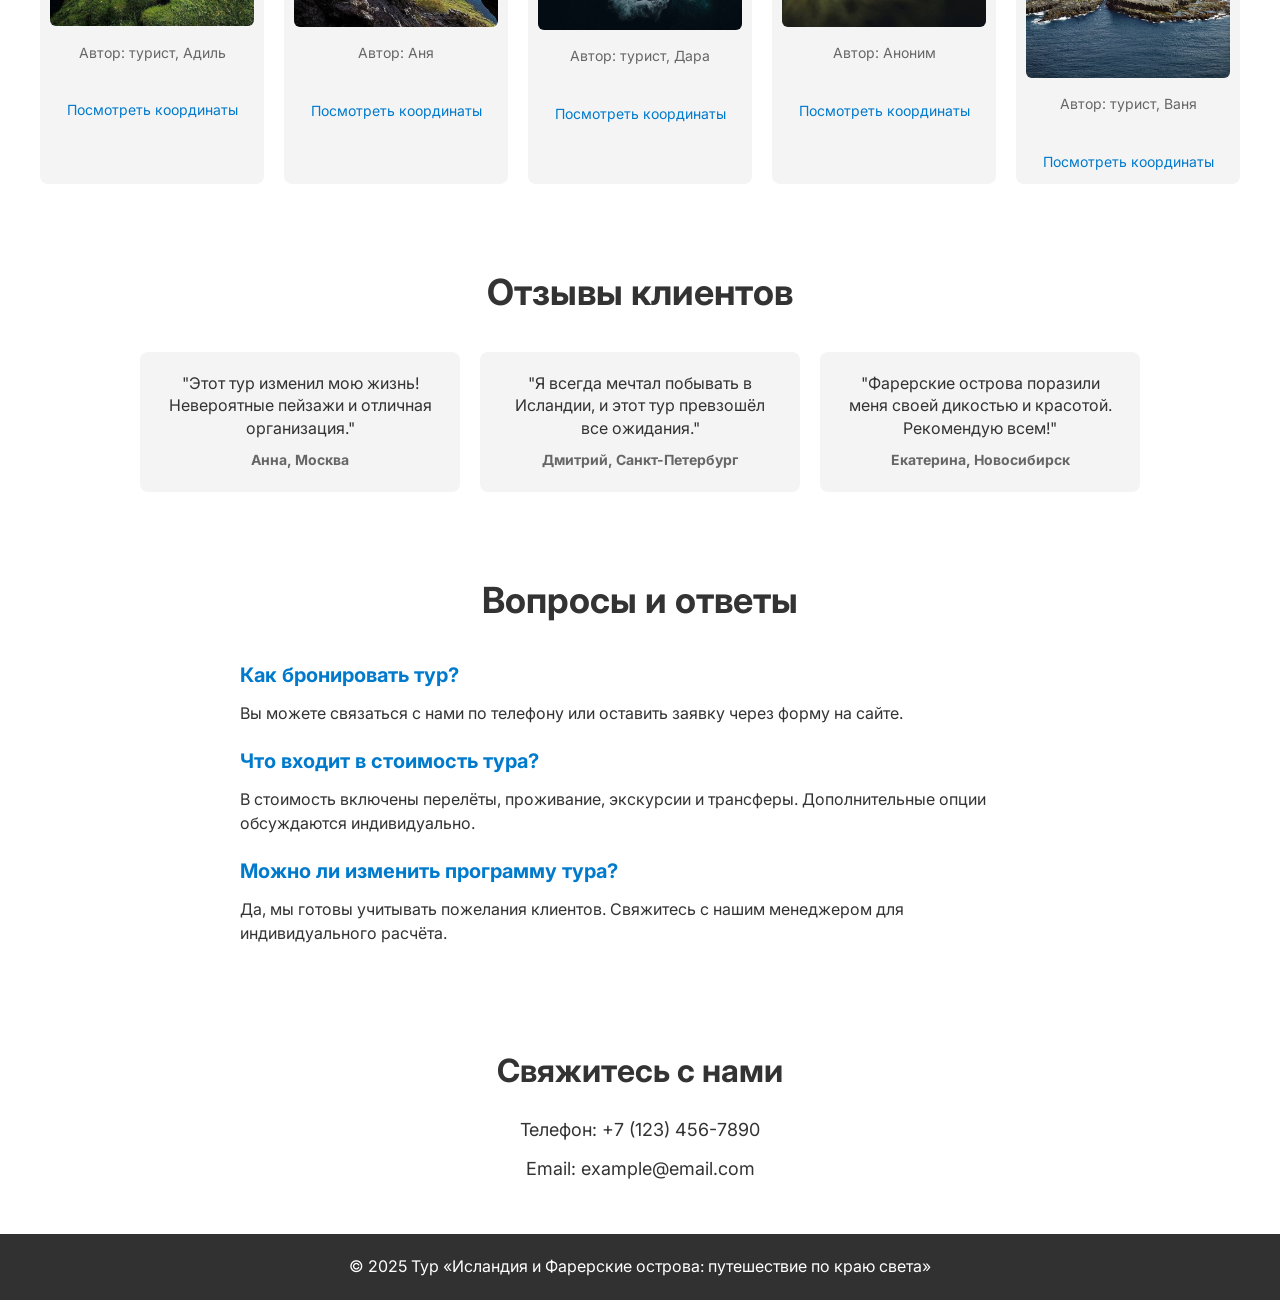
==== commit 01a2ffec: "Update index.html" ====
--- a/index.html
+++ b/index.html
@@ -12,7 +12,7 @@
   <header>
     <nav>
      > <ul
-        <li><a href="#home">Главная</a></li>
+        <li><a href="#home">Главная</a></li><a class="active">Главная</a>
         <li><a href="#tours">Туры</a></li>
         <li><a href="#gallery">Фотогалерея</a></li>
         <li><a href="#reviews">Отзывы</a></li>
--- a/style.css
+++ b/style.css
@@ -11,6 +11,17 @@
   line-height: 1.6;
 }
 
+header nav ul li a {
+  text-decoration: none;
+  color: white;
+  font-size: 18px;
+  transition: 0.3s;
+}
+
+header nav ul li a:hover {
+  color: white;
+}
+
 header {
   background: rgba(0, 0, 0, 0.8);
   position: fixed;
@@ -32,10 +43,9 @@
 }
 
 header nav ul li a {
+  color: #fff;
+  font-size: 18px;
   text-decoration: none;
-  color: #fff;
-  font-size: 18px;
-  transition: color 0.3s;
 }
 
 header nav ul li a:hover {
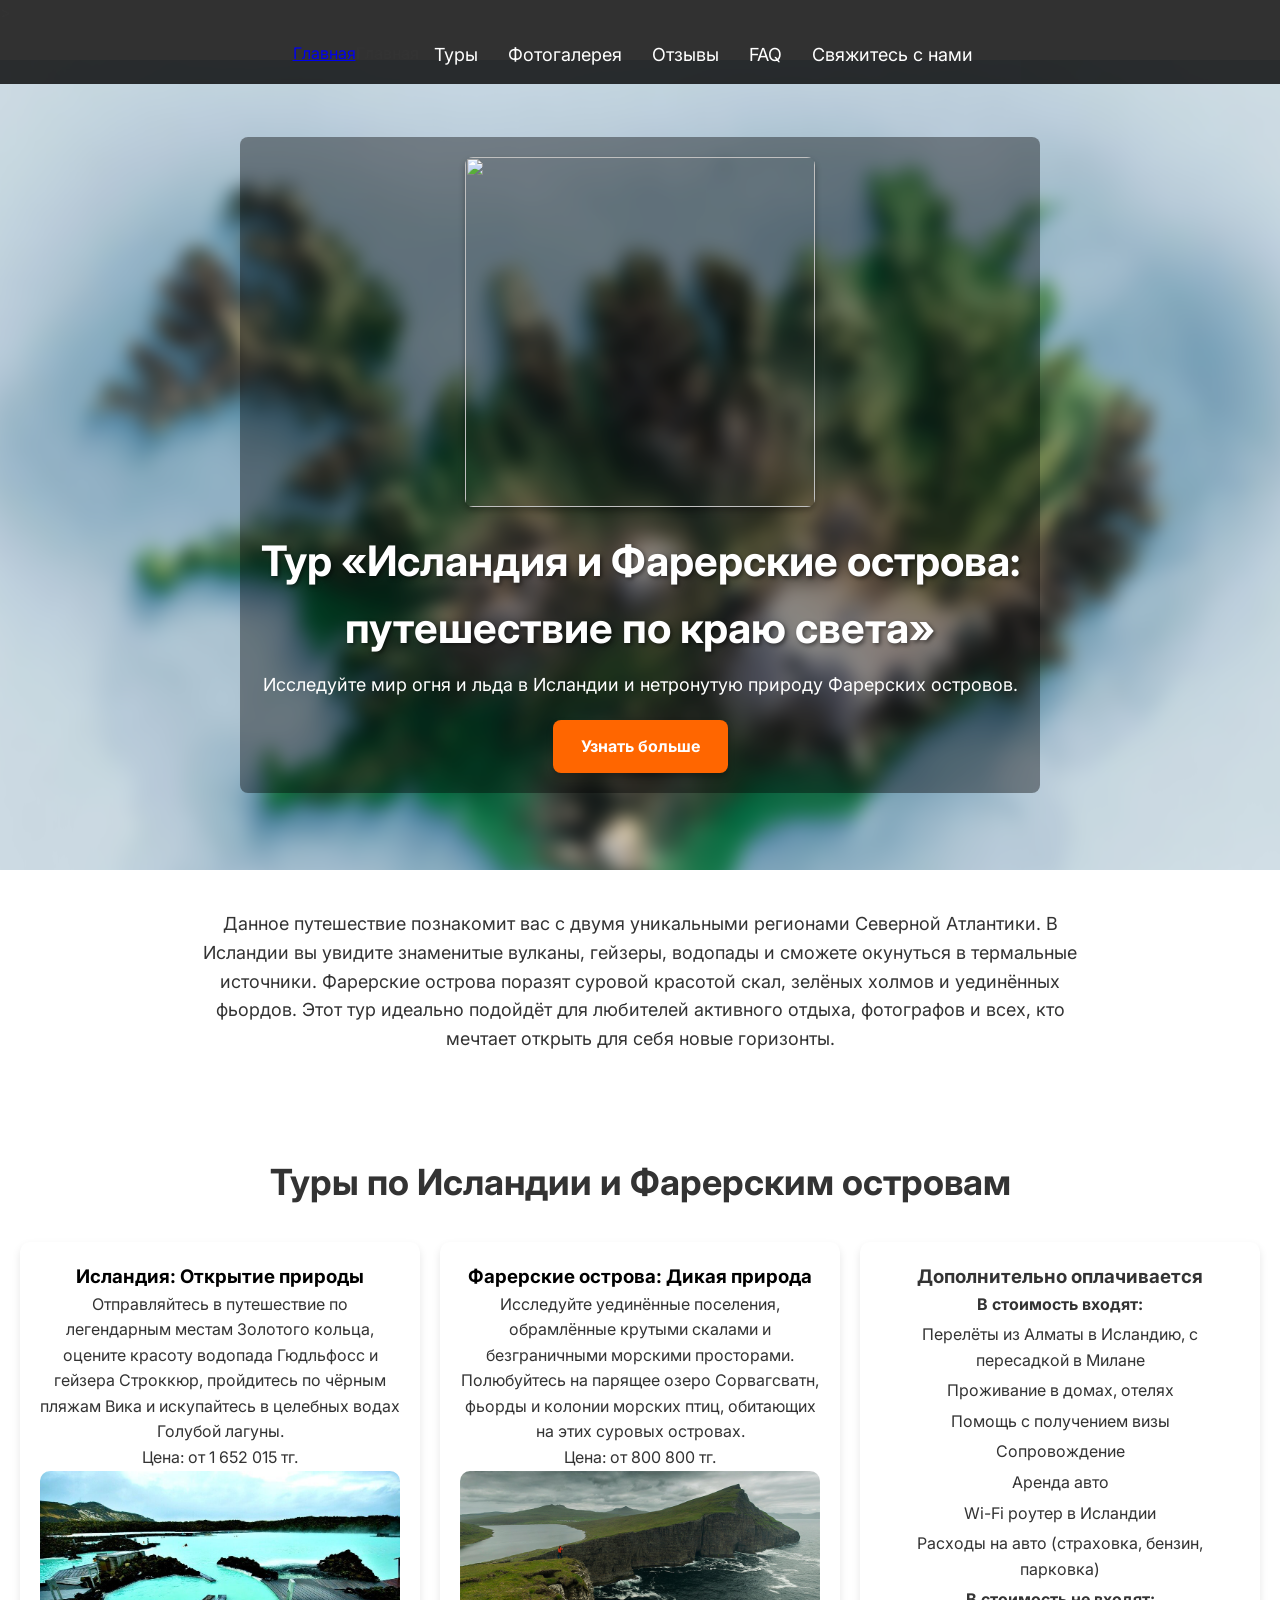
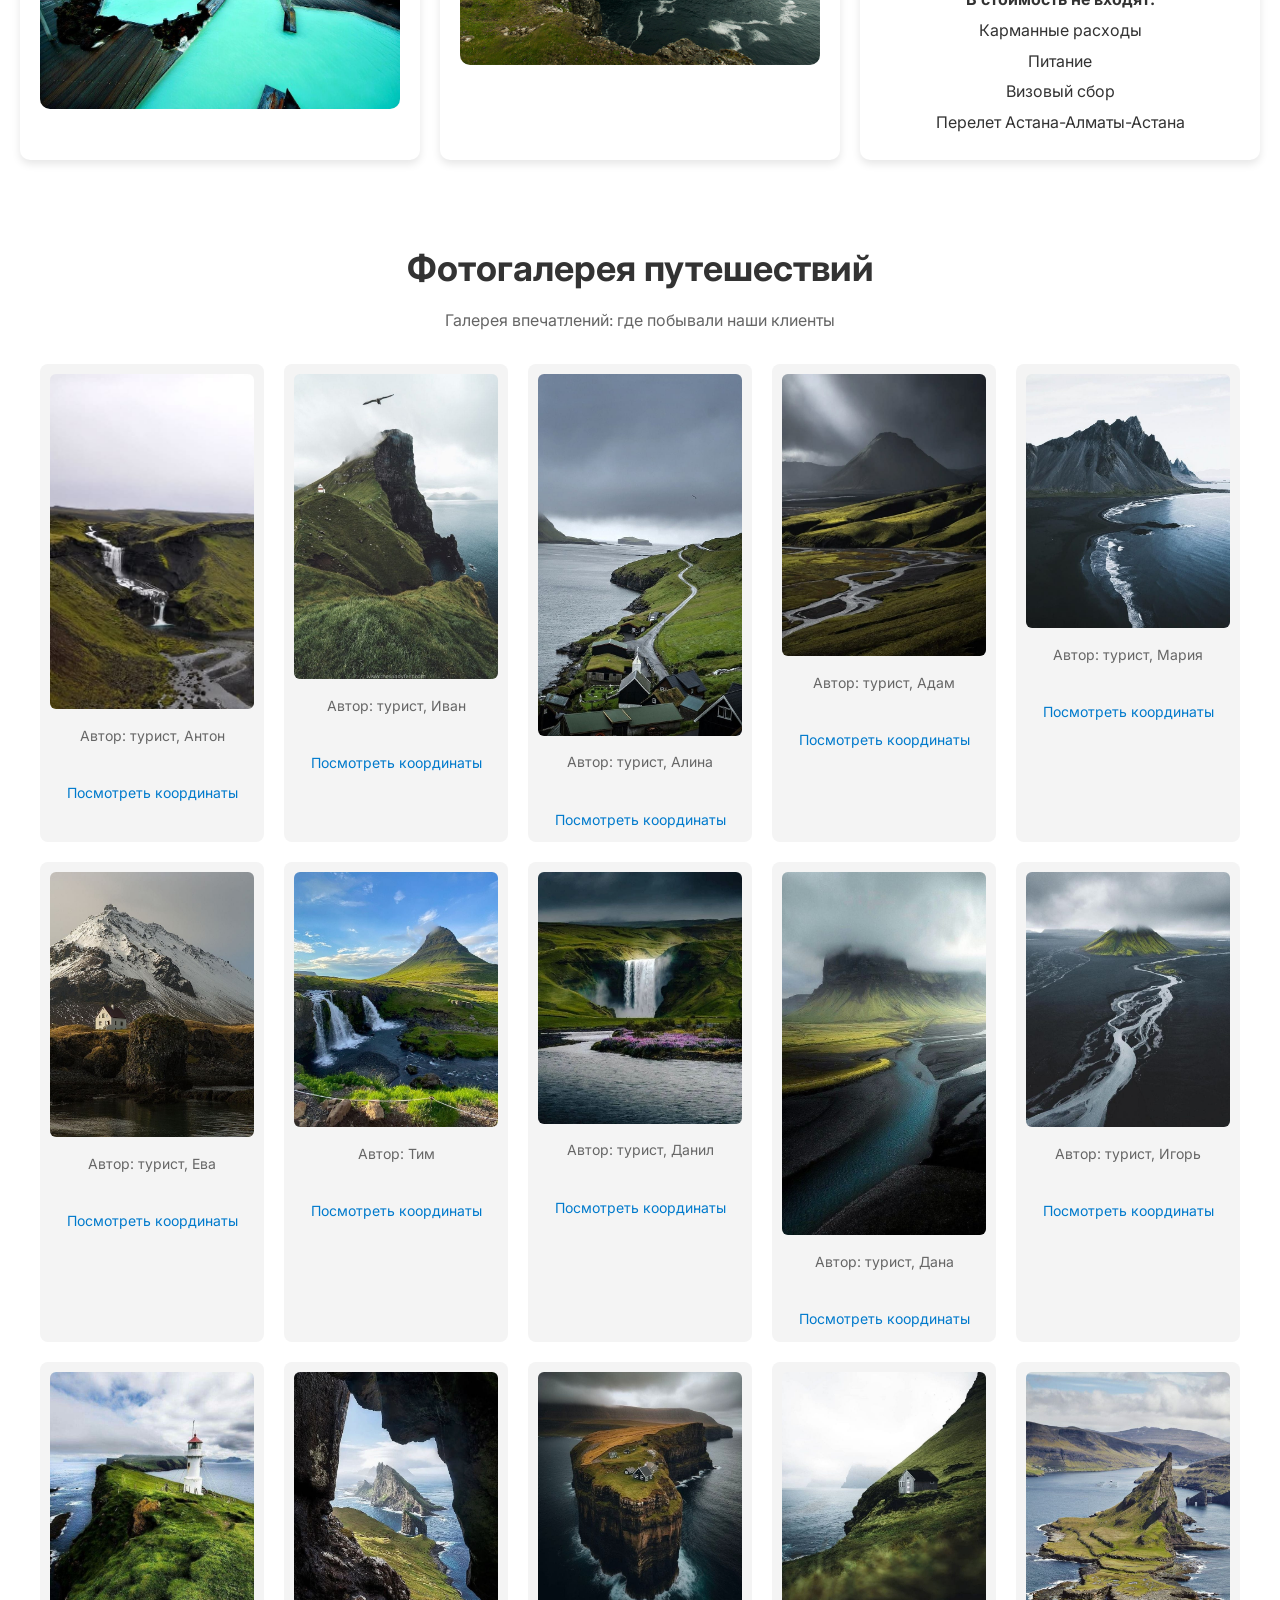
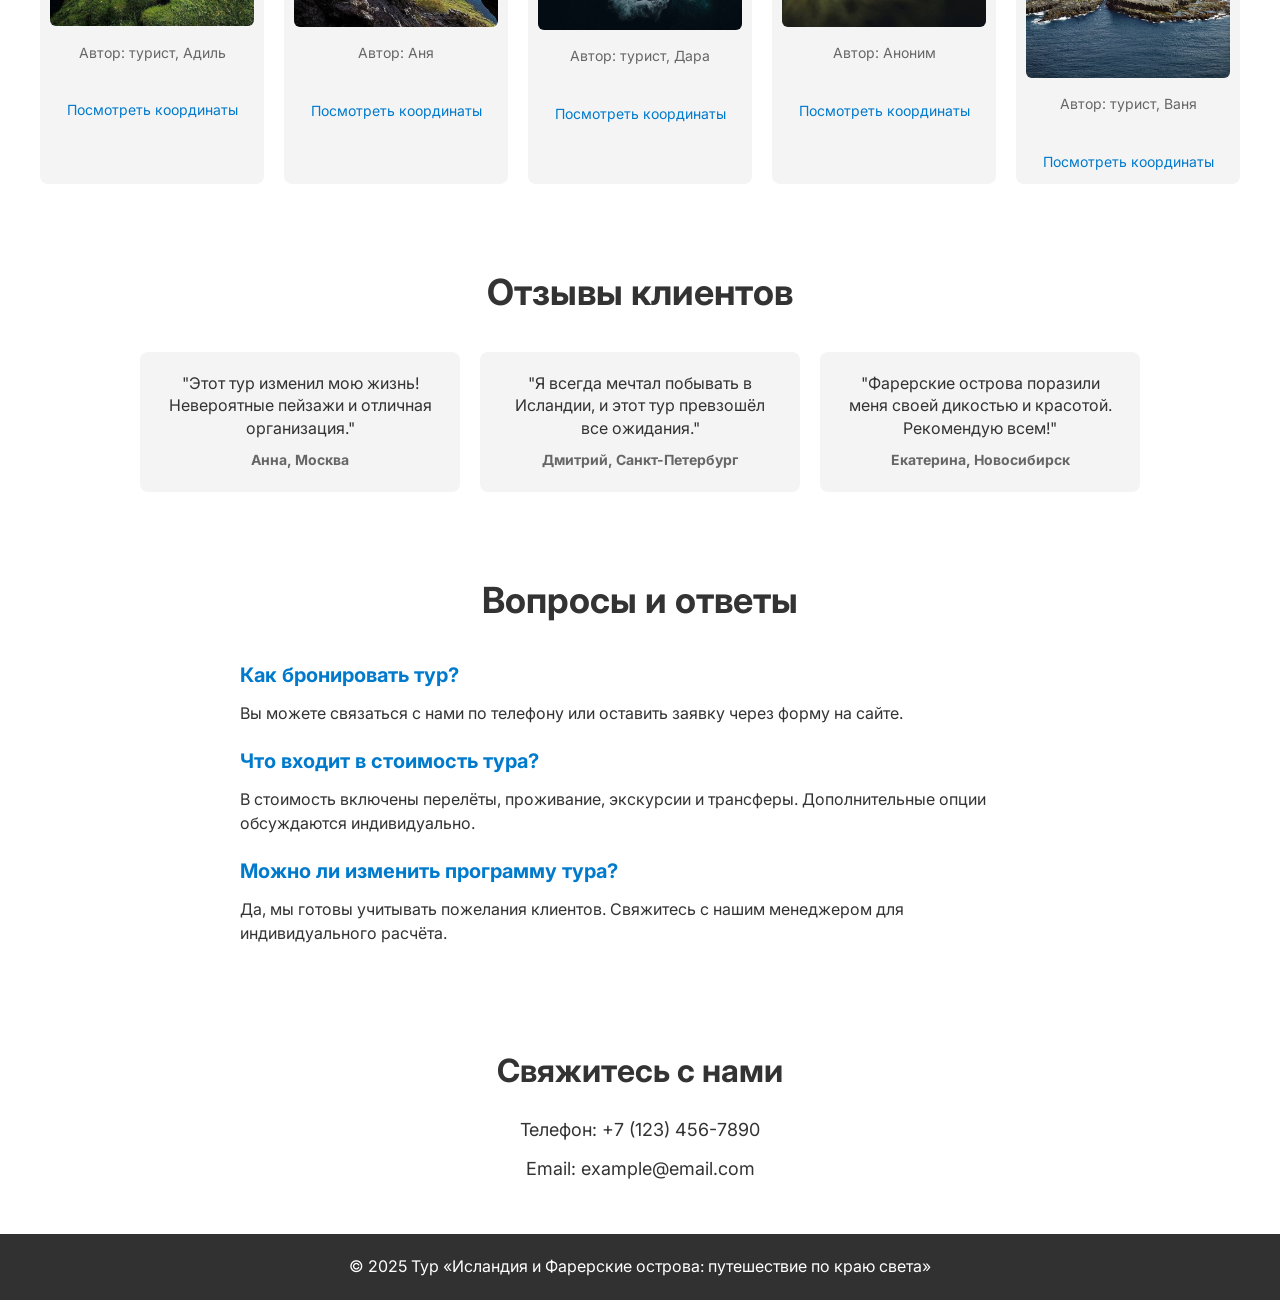
==== commit d62411fd: "Update index.html" ====
--- a/index.html
+++ b/index.html
@@ -25,7 +25,7 @@
   <section id="home" class="hero">
     <div class="blur-bg"></div>
     <div class="hero-content">
-     <img src="Iceland3.jpeg" alt="Логотип" class="logo-image">
+     <img src="images/logo.png" class="logo-image">
       <h1 class="title">Тур «Исландия и Фарерские острова: путешествие по краю света»</h1>
       <p class="subtitle">Исследуйте мир огня и льда в Исландии и нетронутую природу Фарерских островов.</p>
       <a href="#tours" class="btn">Узнать больше</a>
--- a/style.css
+++ b/style.css
@@ -11,17 +11,7 @@
   line-height: 1.6;
 }
 
-header nav ul li a {
-  text-decoration: none;
-  color: white;
-  font-size: 18px;
-  transition: 0.3s;
-}
-
-header nav ul li a:hover {
-  color: white;
-}
-
+/* ===== NAVIGATION ===== */
 header {
   background: rgba(0, 0, 0, 0.8);
   position: fixed;
@@ -43,15 +33,28 @@
 }
 
 header nav ul li a {
-  color: #fff;
+  color: #fff !important;
+  text-decoration: none !important;
   font-size: 18px;
-  text-decoration: none;
-}
-
+}
+
+/* убиваем visited полностью */
+header nav ul li a:visited {
+  color: #fff !important;
+}
+
+/* hover */
 header nav ul li a:hover {
-  color: #ddd;
-}
-
+  color: #ddd !important;
+}
+
+/* active */
+header nav ul li a.active {
+  color: #ff6600 !important;
+  font-weight: 600;
+}
+
+/* ===== HERO ===== */
 .hero {
   position: relative;
   height: 90vh;
@@ -122,6 +125,7 @@
 .btn:hover {
   background: #ff9933;
 }
+
 .content {
   padding: 40px 20px;
   background: #fff;
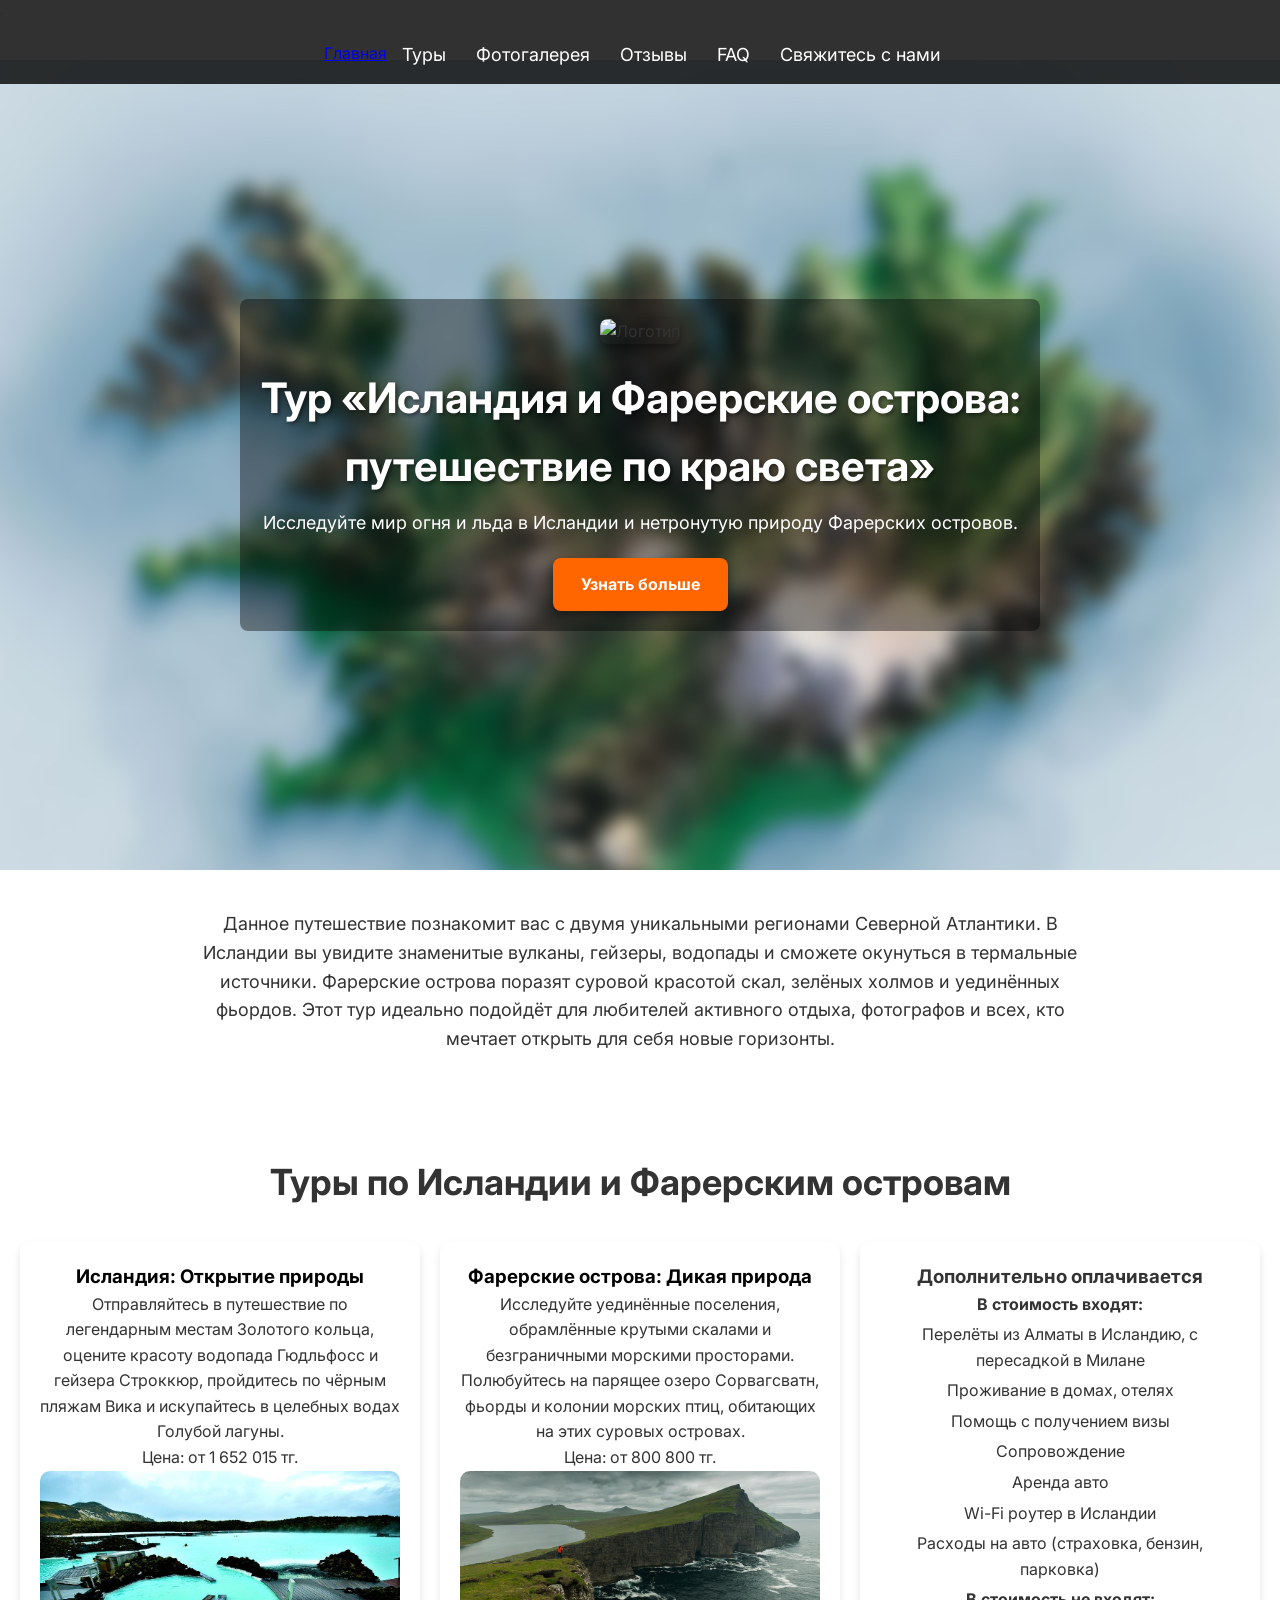
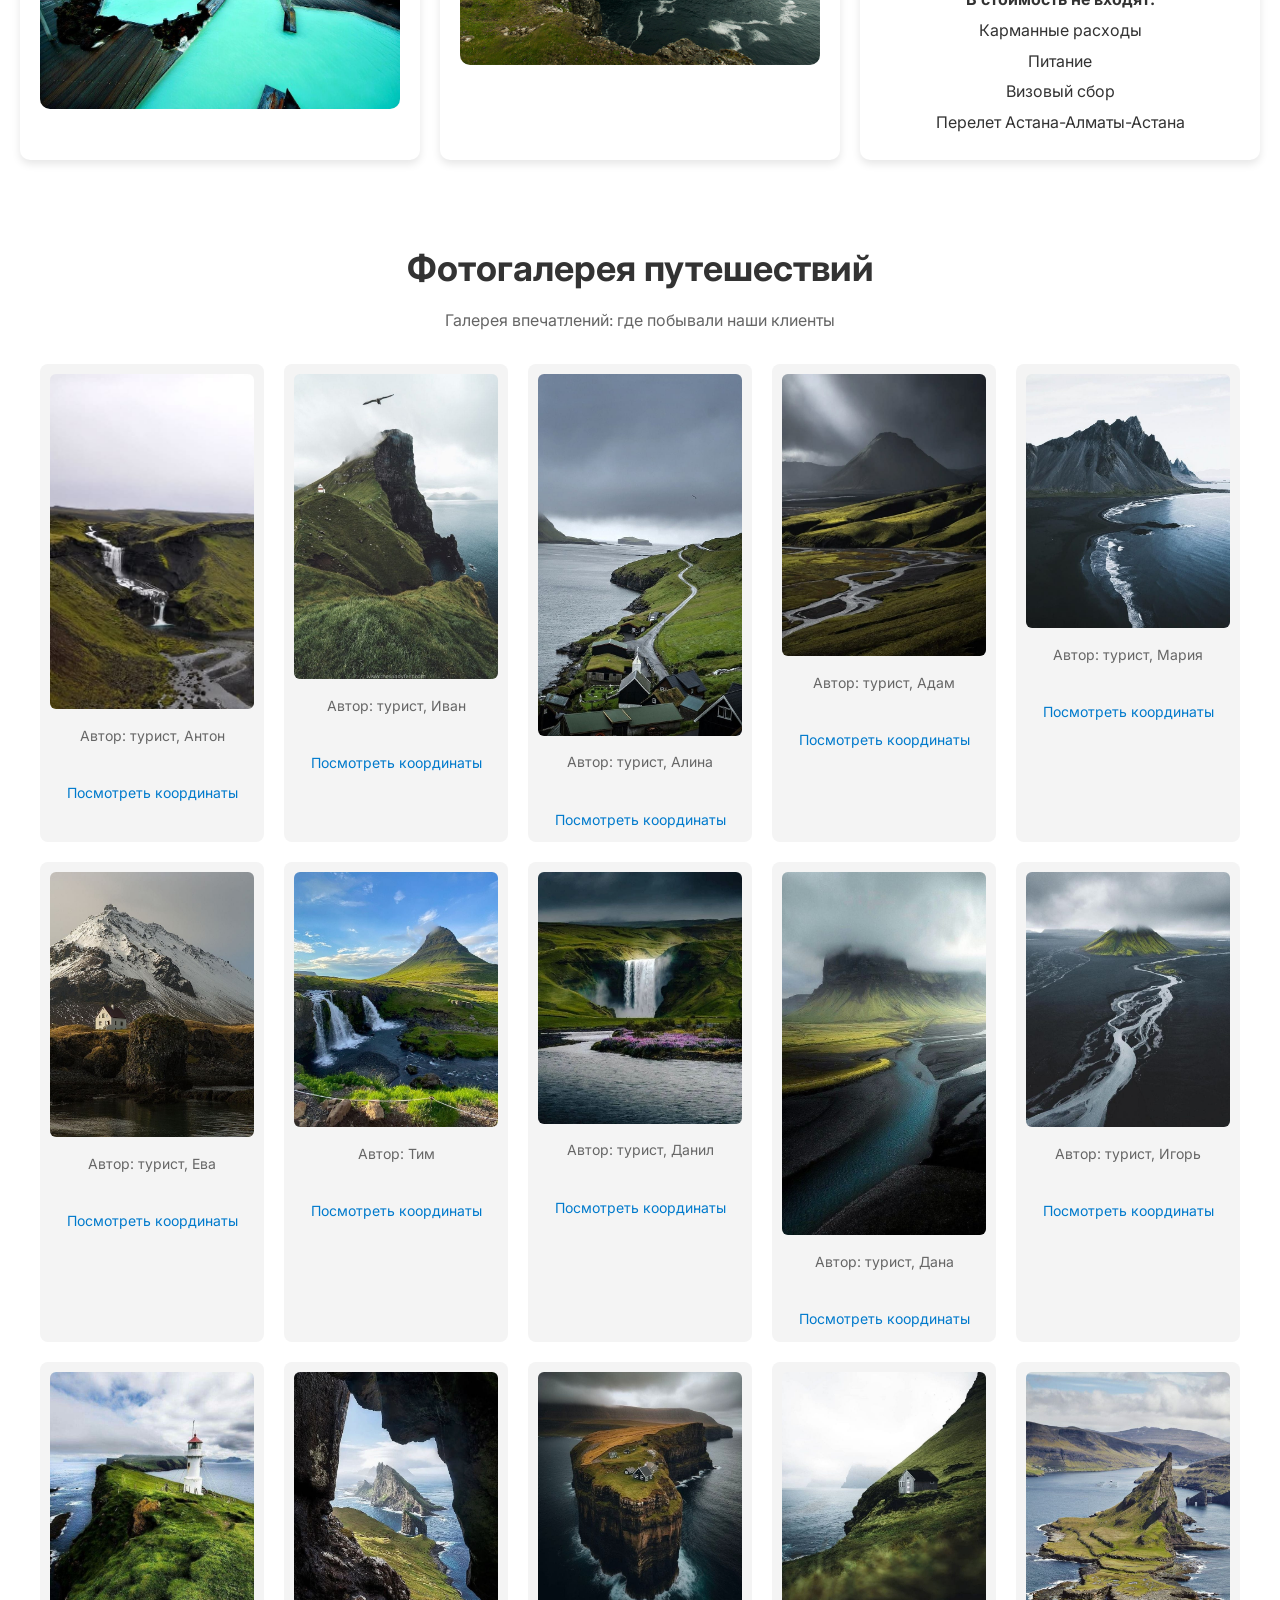
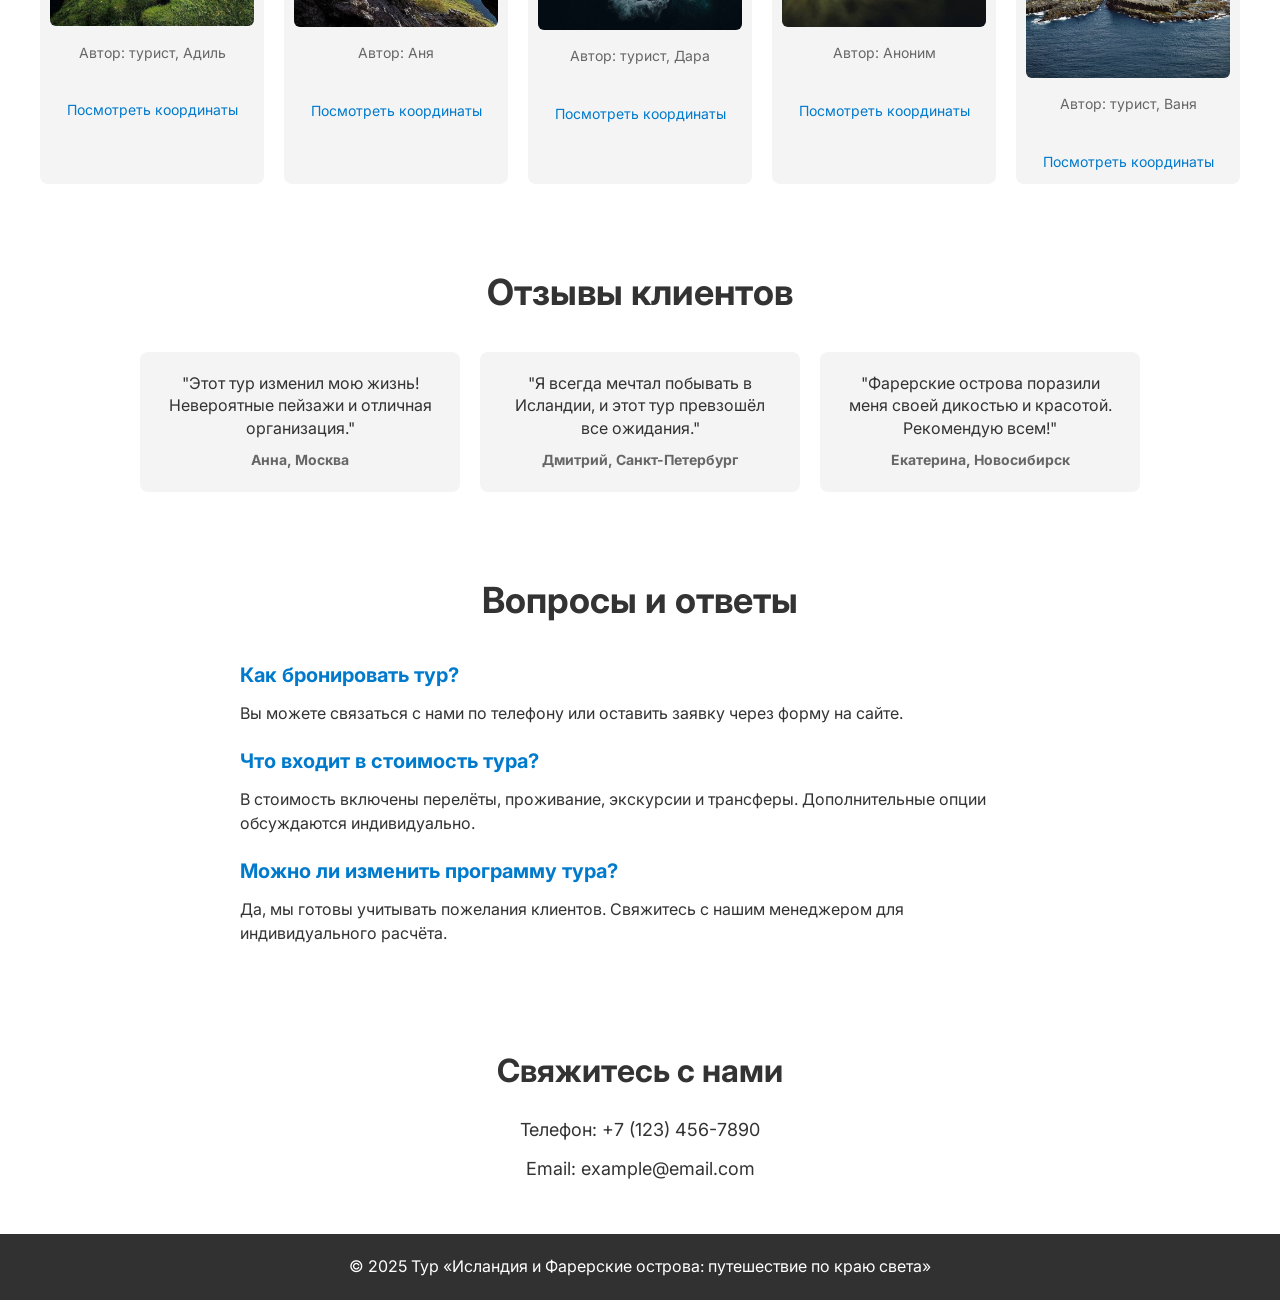
==== commit f211fff0: "Update index.html" ====
--- a/index.html
+++ b/index.html
@@ -12,7 +12,7 @@
   <header>
     <nav>
      > <ul
-        <li><a href="#home">Главная</a></li><a class="active">Главная</a>
+        <li><a href="#home">Главная</a></li>
         <li><a href="#tours">Туры</a></li>
         <li><a href="#gallery">Фотогалерея</a></li>
         <li><a href="#reviews">Отзывы</a></li>
@@ -25,7 +25,7 @@
   <section id="home" class="hero">
     <div class="blur-bg"></div>
     <div class="hero-content">
-     <img src="images/logo.png" class="logo-image">
+     <img src="https://via.placeholder.com/150" alt="Логотип" class="logo-image">
       <h1 class="title">Тур «Исландия и Фарерские острова: путешествие по краю света»</h1>
       <p class="subtitle">Исследуйте мир огня и льда в Исландии и нетронутую природу Фарерских островов.</p>
       <a href="#tours" class="btn">Узнать больше</a>
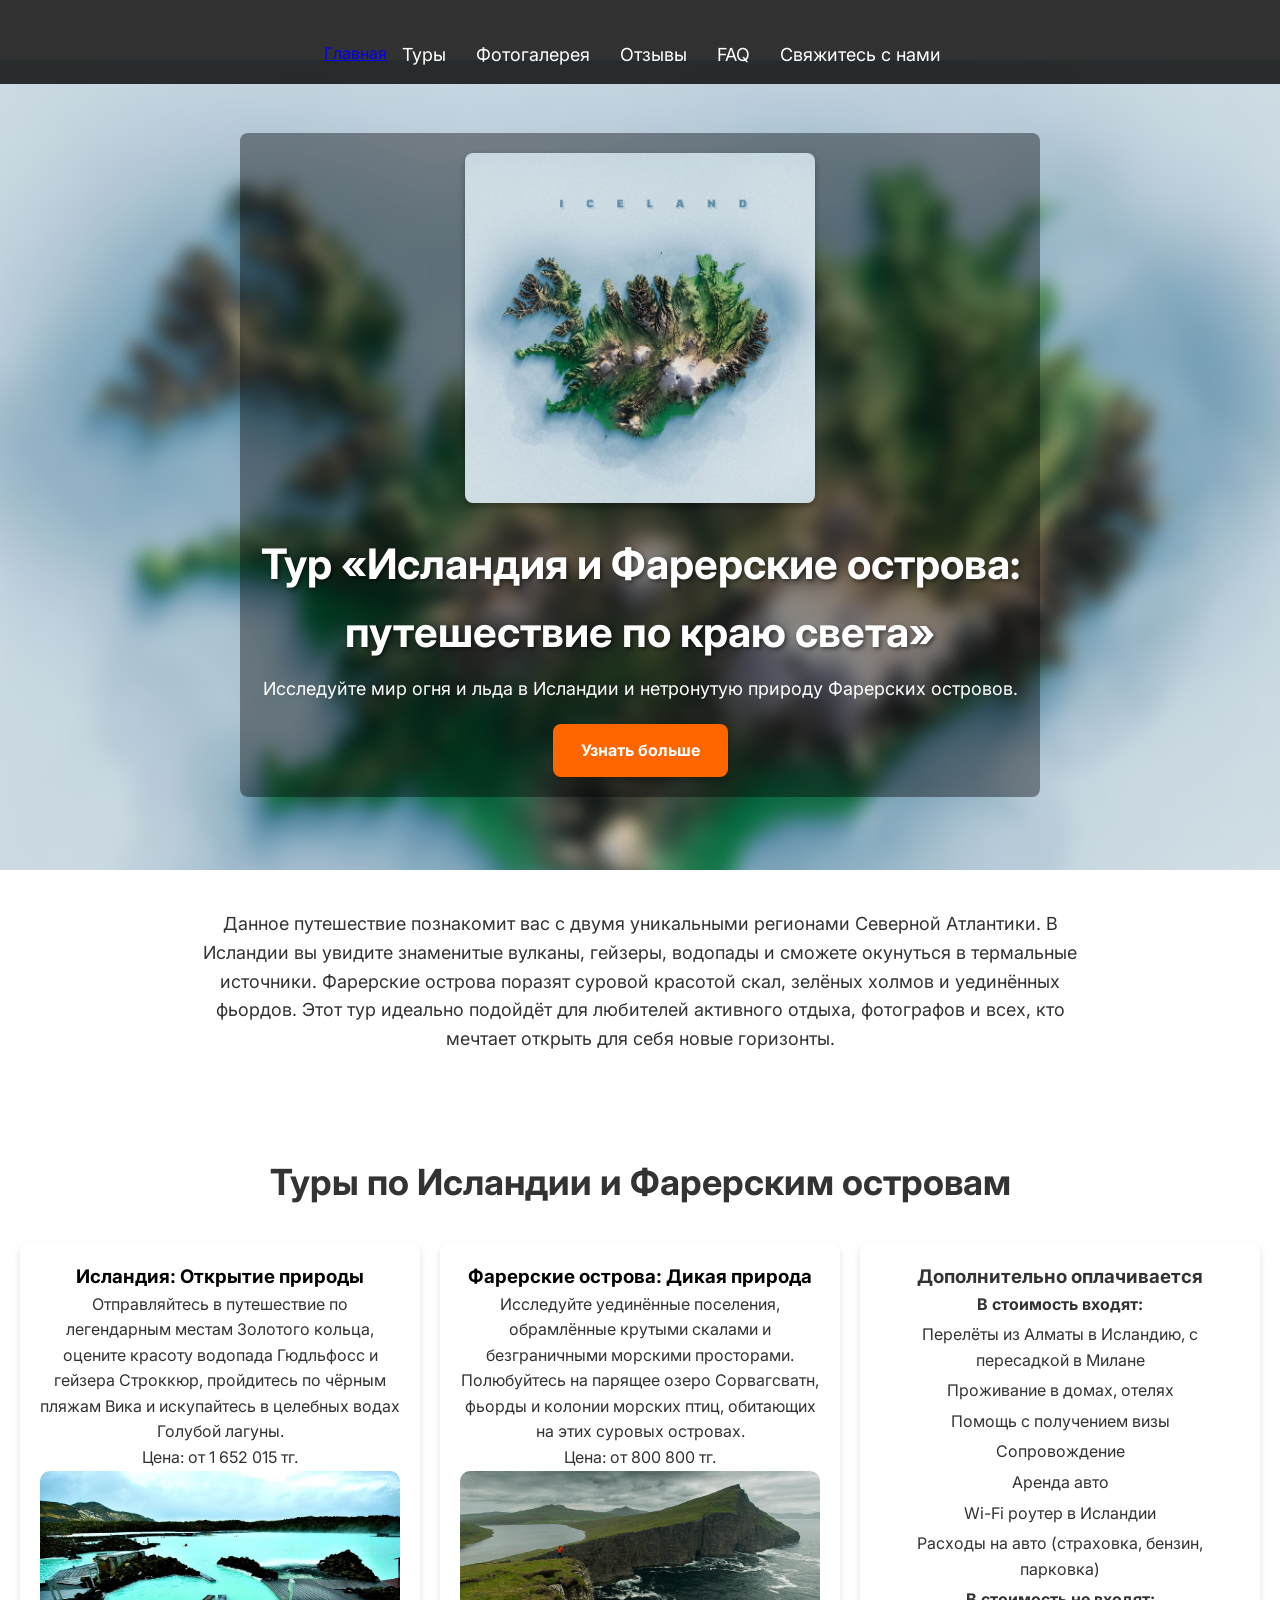
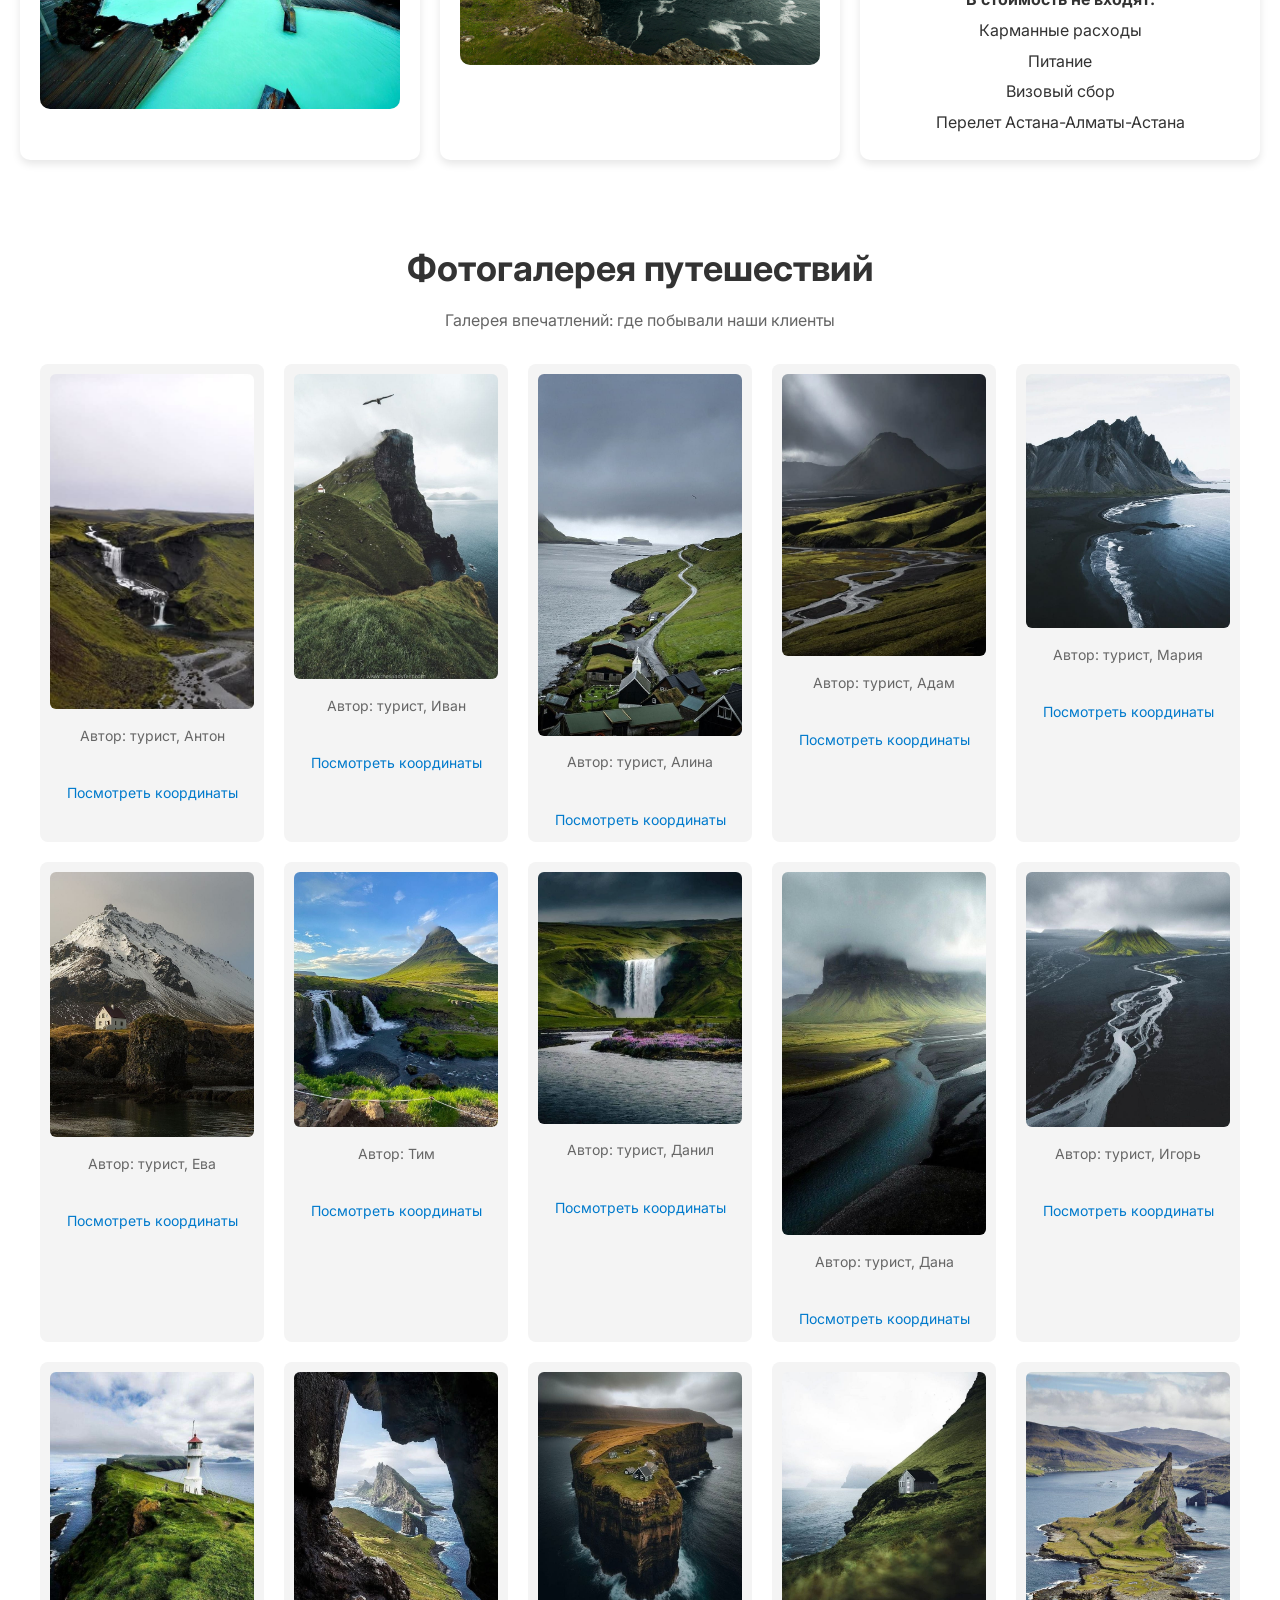
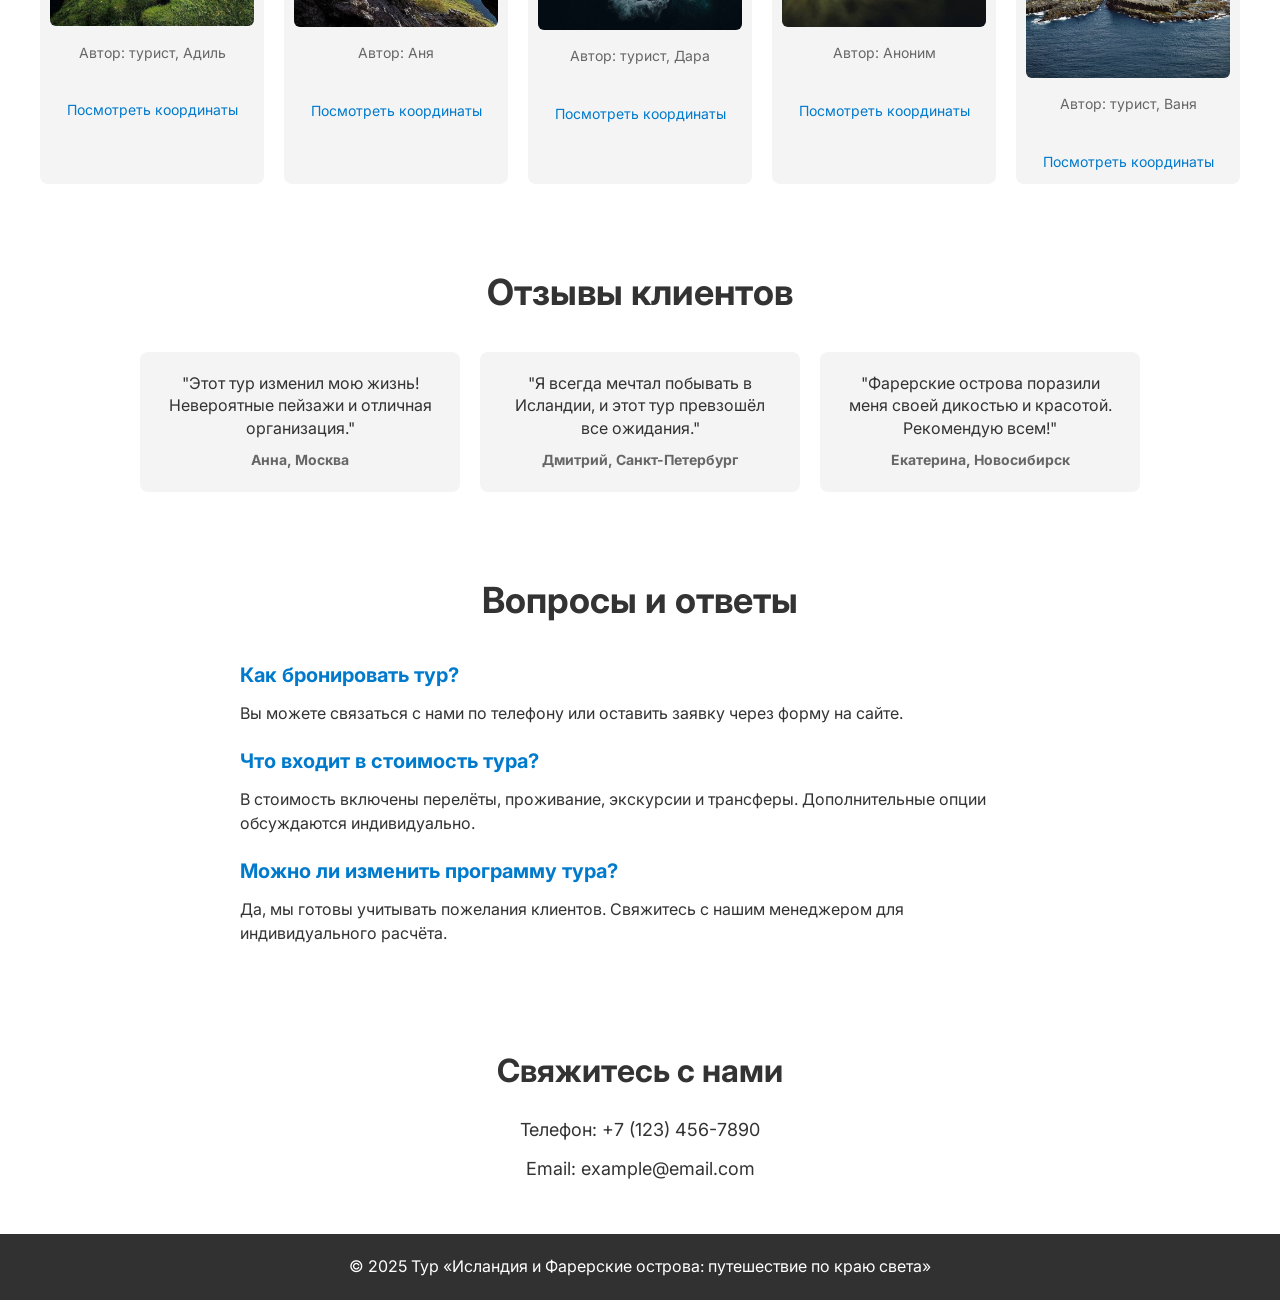
==== commit 7275794e: "Update index.html" ====
--- a/index.html
+++ b/index.html
@@ -25,7 +25,7 @@
   <section id="home" class="hero">
     <div class="blur-bg"></div>
     <div class="hero-content">
-     <img src="https://via.placeholder.com/150" alt="Логотип" class="logo-image">
+     <img src="logo.jpeg" alt="Логотип" class="logo-image">
       <h1 class="title">Тур «Исландия и Фарерские острова: путешествие по краю света»</h1>
       <p class="subtitle">Исследуйте мир огня и льда в Исландии и нетронутую природу Фарерских островов.</p>
       <a href="#tours" class="btn">Узнать больше</a>
